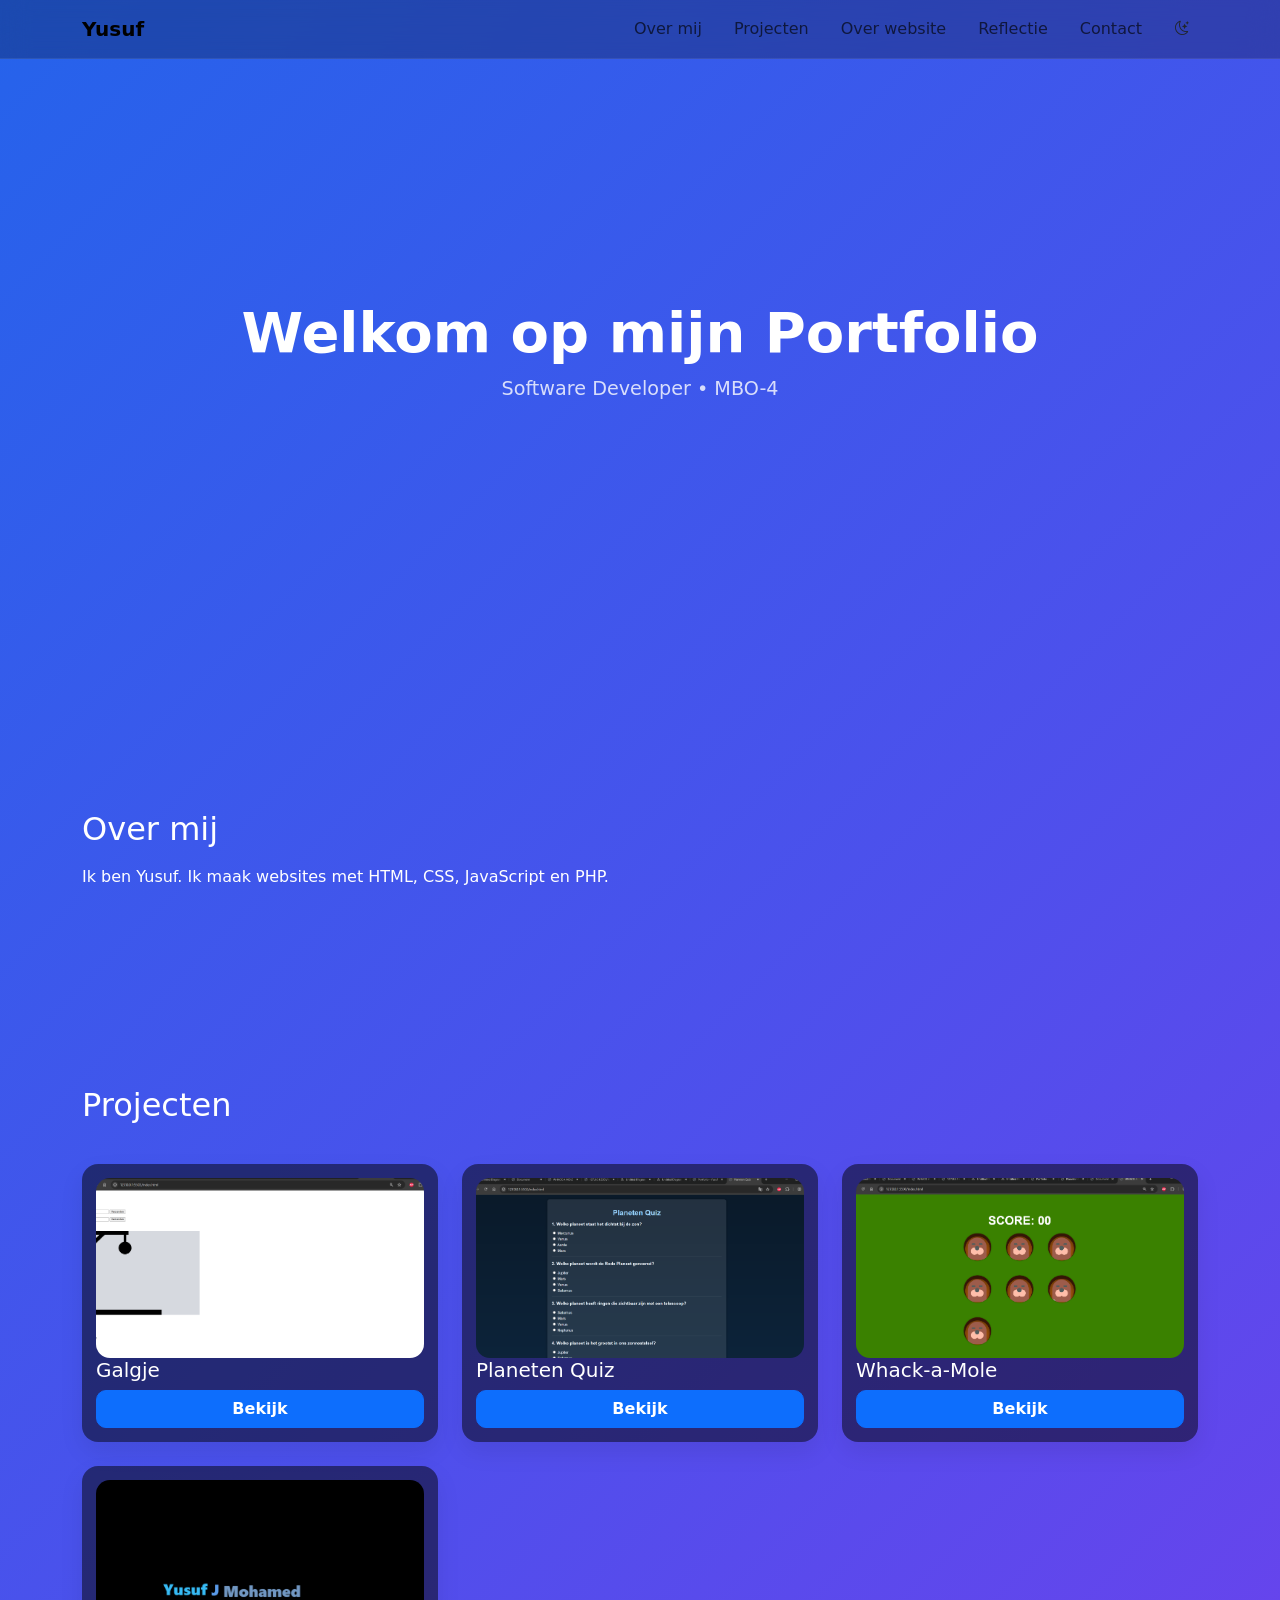
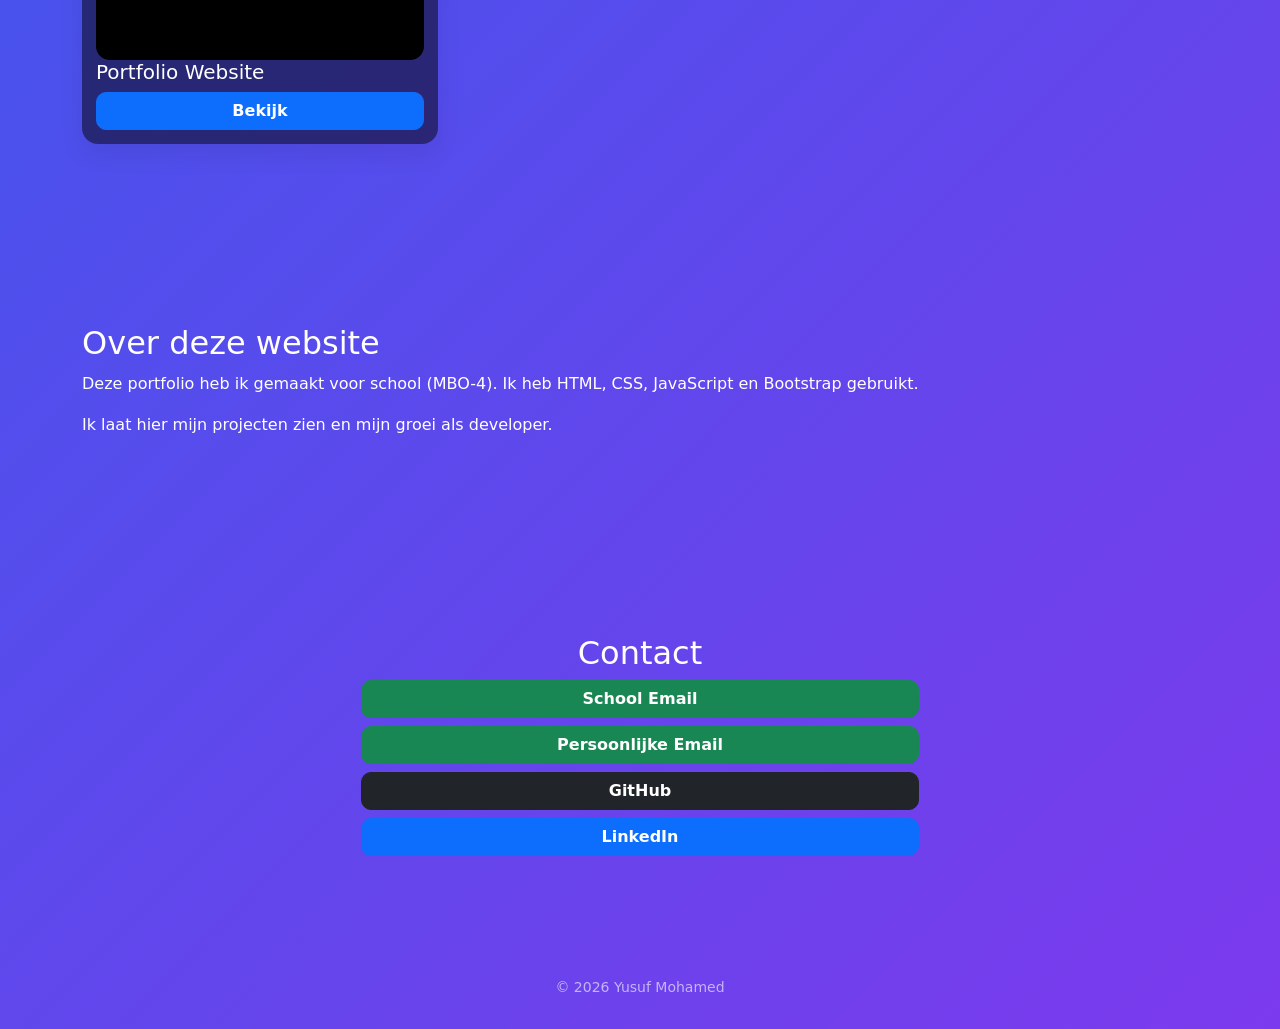
==== index.html @ b2408b8f "klaar nu" ====
<!doctype html>
<html lang="nl" data-theme="dark">
<head>
    <meta charset="UTF-8">
    <meta name="viewport" content="width=device-width, initial-scale=1">

    <title>Yusuf Portfolio</title>

    <link href="https://cdn.jsdelivr.net/npm/bootstrap@5.3.8/dist/css/bootstrap.min.css" rel="stylesheet">
    <link href="https://cdn.jsdelivr.net/npm/bootstrap-icons@1.11.3/font/bootstrap-icons.css" rel="stylesheet">
    <link href="main.css" rel="stylesheet">
</head>

<body>

<div id="startscreen">
    <div class="name-container">
        <span class="name-left">Yusuf</span>
        <span class="name-middle">J</span>
        <span class="name-right">Mohamed</span>
    </div>
</div>

<nav class="navbar navbar-expand-lg fixed-top nav-blur">
    <div class="container">
        <a class="navbar-brand fw-bold" href="#">Yusuf</a>

        <ul class="navbar-nav ms-auto d-flex flex-row gap-3">

            <li><a class="nav-link" href="#about">Over mij</a></li>
            <li><a class="nav-link" href="#projects">Projecten</a></li>
            <li><a class="nav-link" href="over.html">Over website</a></li>
            <li><a class="nav-link" href="reflectie.html">Reflectie</a></li>
            <li><a class="nav-link" href="#contact">Contact</a></li>

        </ul>

        <button id="themeToggle" class="btn btn-sm ms-3">
            <i class="bi bi-moon-stars"></i>
        </button>
    </div>
</nav>

<section class="hero d-flex align-items-center text-center">
    <div class="container">
        <h1>Welkom op mijn Portfolio</h1>
        <p>Software Developer • MBO-4</p>
    </div>
</section>

<section id="about" class="section">
    <div class="container">
        <h2>Over mij</h2>
        <p>
        <p>
            Ik ben Yusuf. Ik maak websites met HTML, CSS, JavaScript en PHP.
        </p>
        </p>
    </div>
</section>

<section id="projects" class="section">
    <div class="container">

        <h2>Projecten</h2>

        <div class="row g-4 mt-3">

            <div class="col-md-4">
                <div class="project-card">
                    <img src="images/galge.png" class="project-img">
                    <h5>Galgje</h5>
                    <a href="galge.html" class="btn btn-primary w-100">Bekijk</a>
                </div>
            </div>

            <div class="col-md-4">
                <div class="project-card">
                    <img src="images/planet.png" class="project-img">
                    <h5>Planeten Quiz</h5>
                    <a href="Planeten.html" class="btn btn-primary w-100">Bekijk</a>
                </div>
            </div>

            <div class="col-md-4">
                <div class="project-card">
                    <img src="images/whack a mole.png" class="project-img">
                    <h5>Whack-a-Mole</h5>
                    <a href="whack.html" class="btn btn-primary w-100">Bekijk</a>
                </div>
            </div>

            <div class="col-md-4">
                <div class="project-card">
                    <img src="images/portfolio.png" class="project-img">
                    <h5>Portfolio Website</h5>
                    <a href="portfolio.html" class="btn btn-primary w-100">Bekijk</a>
                </div>
            </div>

        </div>
    </div>
</section>

<section id="about-site" class="section">
    <div class="container">
        <h2>Over deze website</h2>

        <p>
            Deze portfolio heb ik gemaakt voor school (MBO-4).
            Ik heb HTML, CSS, JavaScript en Bootstrap gebruikt.
        </p>

        <p>
            Ik laat hier mijn projecten zien en mijn groei als developer.
        </p>
    </div>
</section>

<section id="contact" class="section text-center">
    <div class="container">
        <h2>Contact</h2>

        <div class="d-flex flex-column align-items-center gap-2">

            <a class="btn btn-success w-50" href="mailto:302572580@student.rocmondriaan.nl">
                School Email
            </a>

            <a class="btn btn-success w-50" href="mailto:yusufjimaale96@gmail.com">
                Persoonlijke Email
            </a>

            <a class="btn btn-dark w-50" href="https://github.com/YusufJimaaleMohamed">
                GitHub
            </a>

            <a class="btn btn-primary w-50" href="https://www.linkedin.com/in/yusuf-j-mohamed-13ab54341/">
                LinkedIn
            </a>

        </div>
    </div>
</section>

<script src="main.js"></script>
</body>
</html>

<footer class="site-footer">
    © 2026 Yusuf Mohamed
</footer>
---- main.css ----
:root {
    --bg: linear-gradient(135deg, #dbeafe, #ede9fe);
    --text: #111;
    --card: #fff;
}

[data-theme="dark"] {
    --bg: linear-gradient(135deg, #2563eb, #7c3aed);
    --text: #fff;
    --card: rgba(0,0,0,0.5);
}

html {
    scroll-behavior: smooth;
}

body {
    margin: 0;
    font-family: system-ui, -apple-system, Segoe UI, Roboto, Arial;
    background: var(--bg);
    color: var(--text);
    line-height: 1.6;
}

.hero {
    height: 80vh;
    display: flex;
    align-items: center;
    justify-content: center;
    text-align: center;
}

.hero h1 {
    font-size: clamp(2rem, 5vw, 3.5rem);
    font-weight: 800;
}

.hero p {
    opacity: 0.8;
    font-size: 1.2rem;
}

.section {
    padding: 90px 0;
}

.nav-blur {
    backdrop-filter: blur(14px);
    -webkit-backdrop-filter: blur(14px);
    background: rgba(0, 0, 0, 0.25);
    border-bottom: 1px solid rgba(255,255,255,0.08);
}

.project-card {
    background: var(--card);
    border-radius: 16px;
    padding: 14px;
    transition: 0.25s ease;
    box-shadow: 0 10px 25px rgba(0,0,0,0.08);
}

.project-card:hover {
    transform: translateY(-8px) scale(1.02);
    box-shadow: 0 18px 40px rgba(0,0,0,0.18);
}

.project-img,
.detail-img {
    width: 100%;
    border-radius: 14px;
    object-fit: cover;
}

.project-img {
    height: 180px;
}

.detail-img {
    width: min(700px, 90%);
    max-height: 400px;
    display: block;
    margin: 30px auto;
    box-shadow: 0 8px 25px rgba(0,0,0,.25);
}

.btn {
    border-radius: 10px;
    font-weight: 600;
    transition: 0.2s ease;
}

.btn:hover {
    transform: translateY(-2px);
}

.back-btn {
    display: inline-block;
    margin: 20px;
    padding: 12px 22px;
    background: #0d6efd;
    color: white;
    text-decoration: none;
    border-radius: 12px;
    font-weight: 600;
}

#startscreen {
    position: fixed;
    inset: 0;
    background: black;
    display: flex;
    align-items: center;
    justify-content: center;
    animation: fadeOut 1s ease 3s forwards;
}

.name-container {
    display: flex;
    gap: 10px;
    font-size: 2.5rem;
    font-weight: 800;
}

.name-left { color: #38bdf8; animation: pop 1s; }
.name-middle { color: #60a5fa; animation: pop 1s 0.2s; opacity: 0; }
.name-right { color: #93c5fd; animation: pop 1s 0.4s; opacity: 0; }

@keyframes pop {
    from { opacity: 0; transform: translateY(20px); }
    to { opacity: 1; transform: translateY(0); }
}

@keyframes fadeOut {
    to { opacity: 0; visibility: hidden; }
}

.site-footer {
    text-align: center;
    padding: 30px;
    opacity: 0.6;
    font-size: 14px;
}
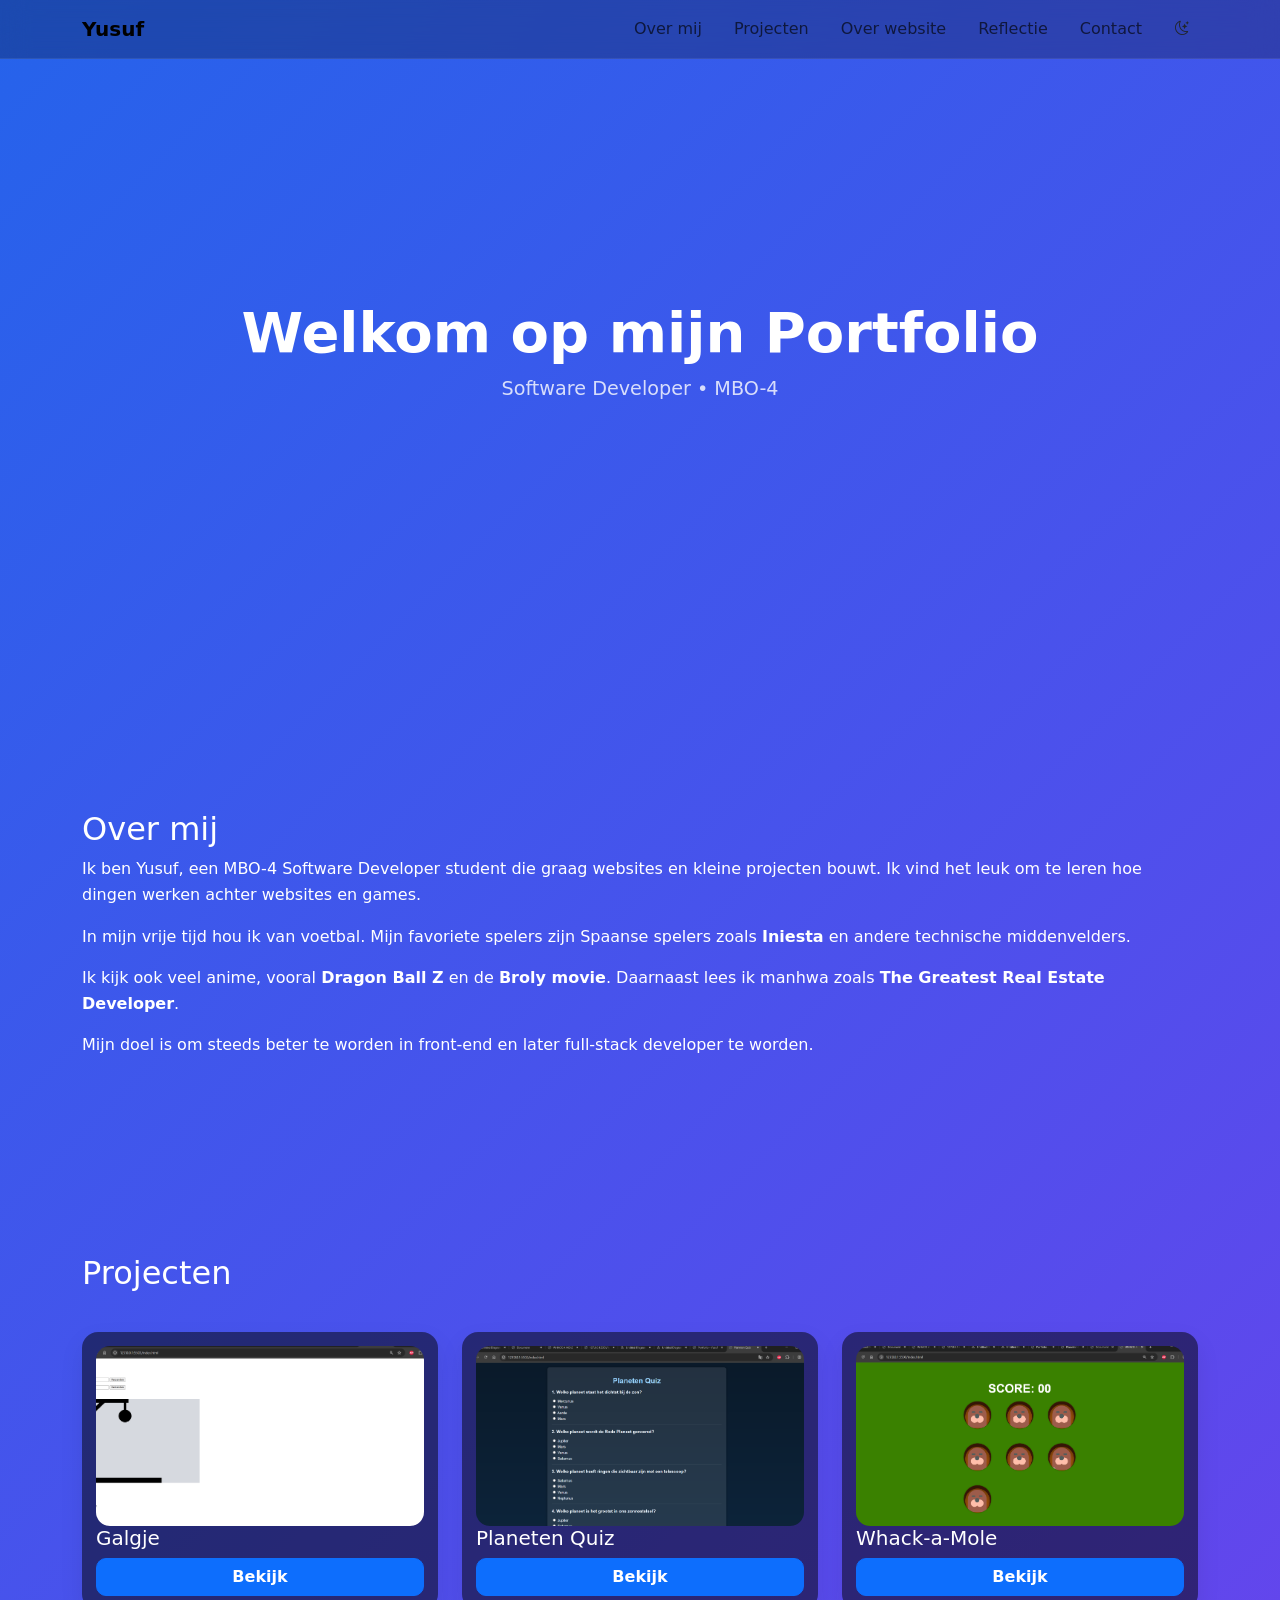
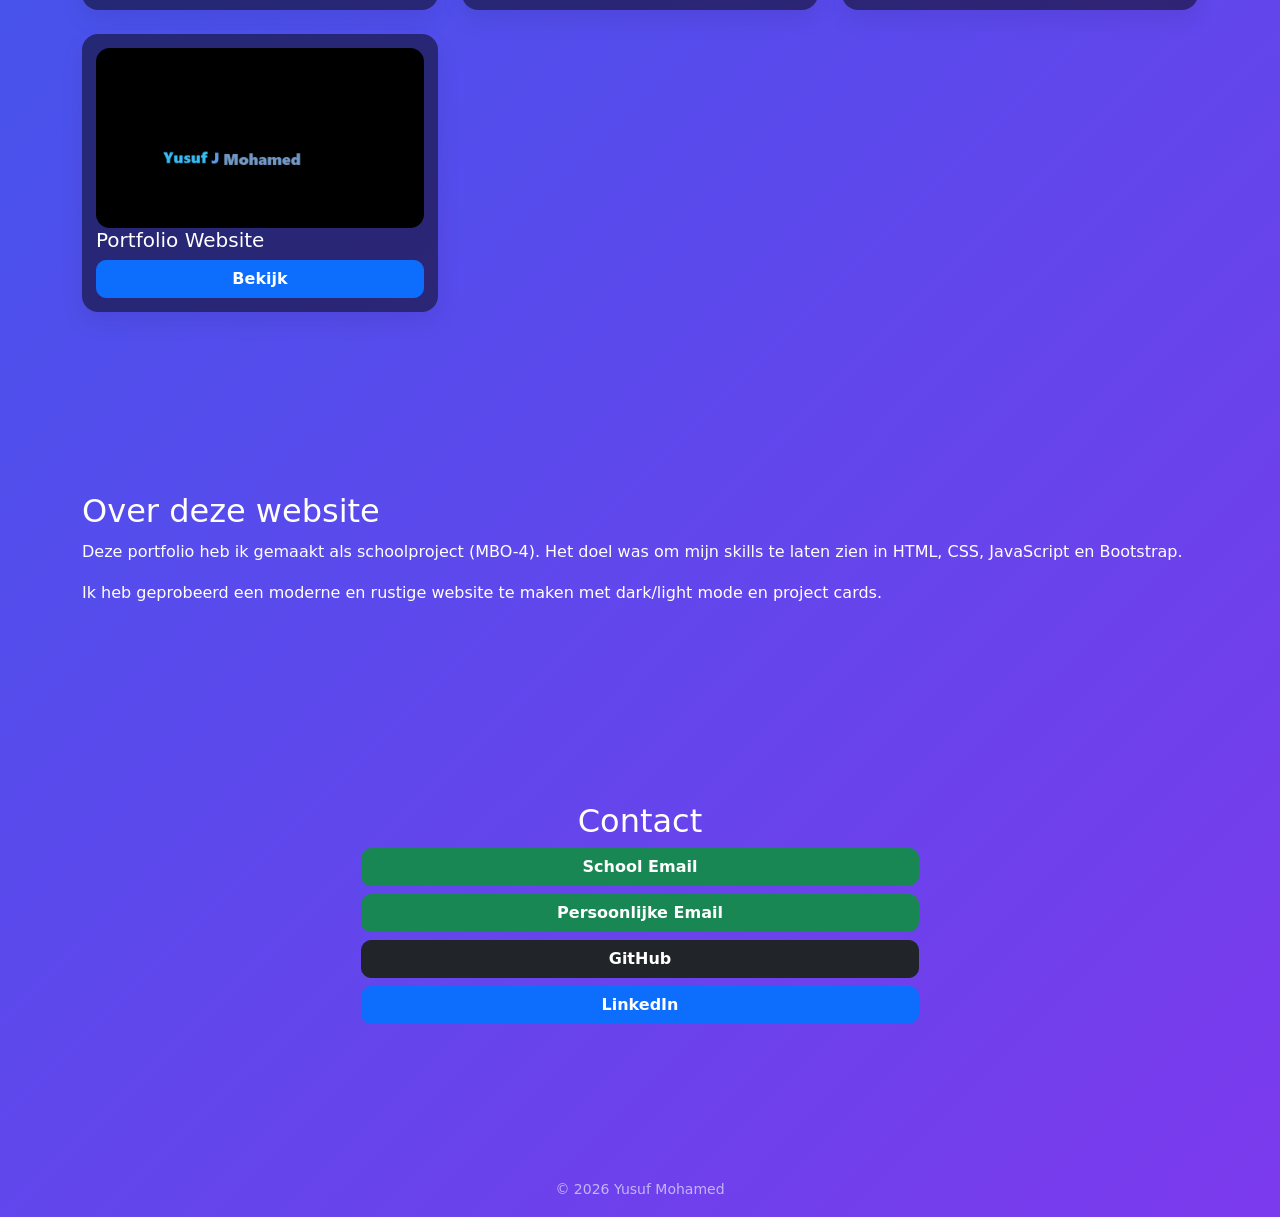
==== commit b494bb63: "Over mij sectie aangevuld met extra persoonlijke informatie" ====
--- a/index.html
+++ b/index.html
@@ -26,13 +26,11 @@
         <a class="navbar-brand fw-bold" href="#">Yusuf</a>
 
         <ul class="navbar-nav ms-auto d-flex flex-row gap-3">
-
             <li><a class="nav-link" href="#about">Over mij</a></li>
             <li><a class="nav-link" href="#projects">Projecten</a></li>
             <li><a class="nav-link" href="over.html">Over website</a></li>
             <li><a class="nav-link" href="reflectie.html">Reflectie</a></li>
             <li><a class="nav-link" href="#contact">Contact</a></li>
-
         </ul>
 
         <button id="themeToggle" class="btn btn-sm ms-3">
@@ -51,10 +49,24 @@
 <section id="about" class="section">
     <div class="container">
         <h2>Over mij</h2>
+
         <p>
+            Ik ben Yusuf, een MBO-4 Software Developer student die graag websites en kleine projecten bouwt.
+            Ik vind het leuk om te leren hoe dingen werken achter websites en games.
+        </p>
+
         <p>
-            Ik ben Yusuf. Ik maak websites met HTML, CSS, JavaScript en PHP.
+            In mijn vrije tijd hou ik van voetbal. Mijn favoriete spelers zijn Spaanse spelers zoals
+            <strong>Iniesta</strong> en andere technische middenvelders.
         </p>
+
+        <p>
+            Ik kijk ook veel anime, vooral <strong>Dragon Ball Z</strong> en de <strong>Broly movie</strong>.
+            Daarnaast lees ik manhwa zoals <strong>The Greatest Real Estate Developer</strong>.
+        </p>
+
+        <p>
+            Mijn doel is om steeds beter te worden in front-end en later full-stack developer te worden.
         </p>
     </div>
 </section>
@@ -107,12 +119,12 @@
         <h2>Over deze website</h2>
 
         <p>
-            Deze portfolio heb ik gemaakt voor school (MBO-4).
-            Ik heb HTML, CSS, JavaScript en Bootstrap gebruikt.
+            Deze portfolio heb ik gemaakt als schoolproject (MBO-4).
+            Het doel was om mijn skills te laten zien in HTML, CSS, JavaScript en Bootstrap.
         </p>
 
         <p>
-            Ik laat hier mijn projecten zien en mijn groei als developer.
+            Ik heb geprobeerd een moderne en rustige website te maken met dark/light mode en project cards.
         </p>
     </div>
 </section>
@@ -143,10 +155,10 @@
     </div>
 </section>
 
+<footer class="site-footer text-center py-3 mt-5">
+    © 2026 Yusuf Mohamed
+</footer>
+
 <script src="main.js"></script>
 </body>
-</html>
-
-<footer class="site-footer">
-    © 2026 Yusuf Mohamed
-</footer>+</html>
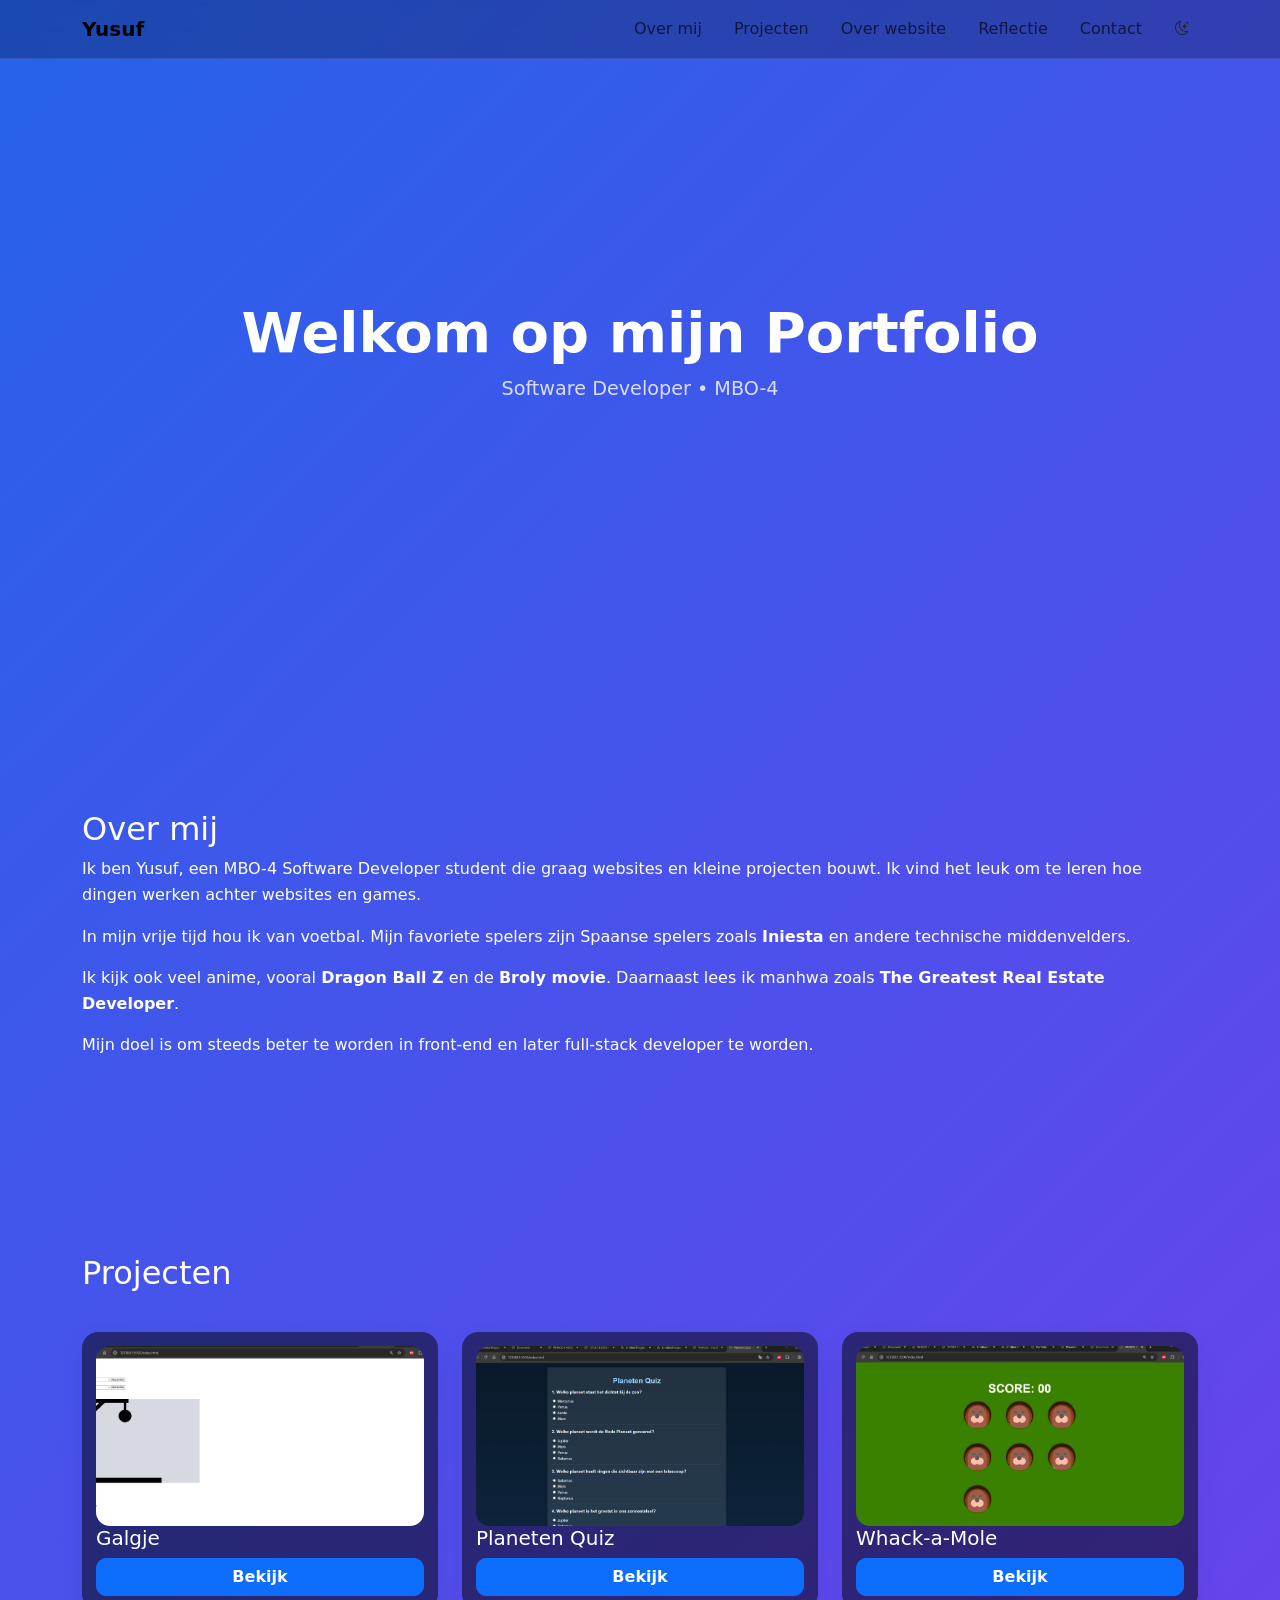
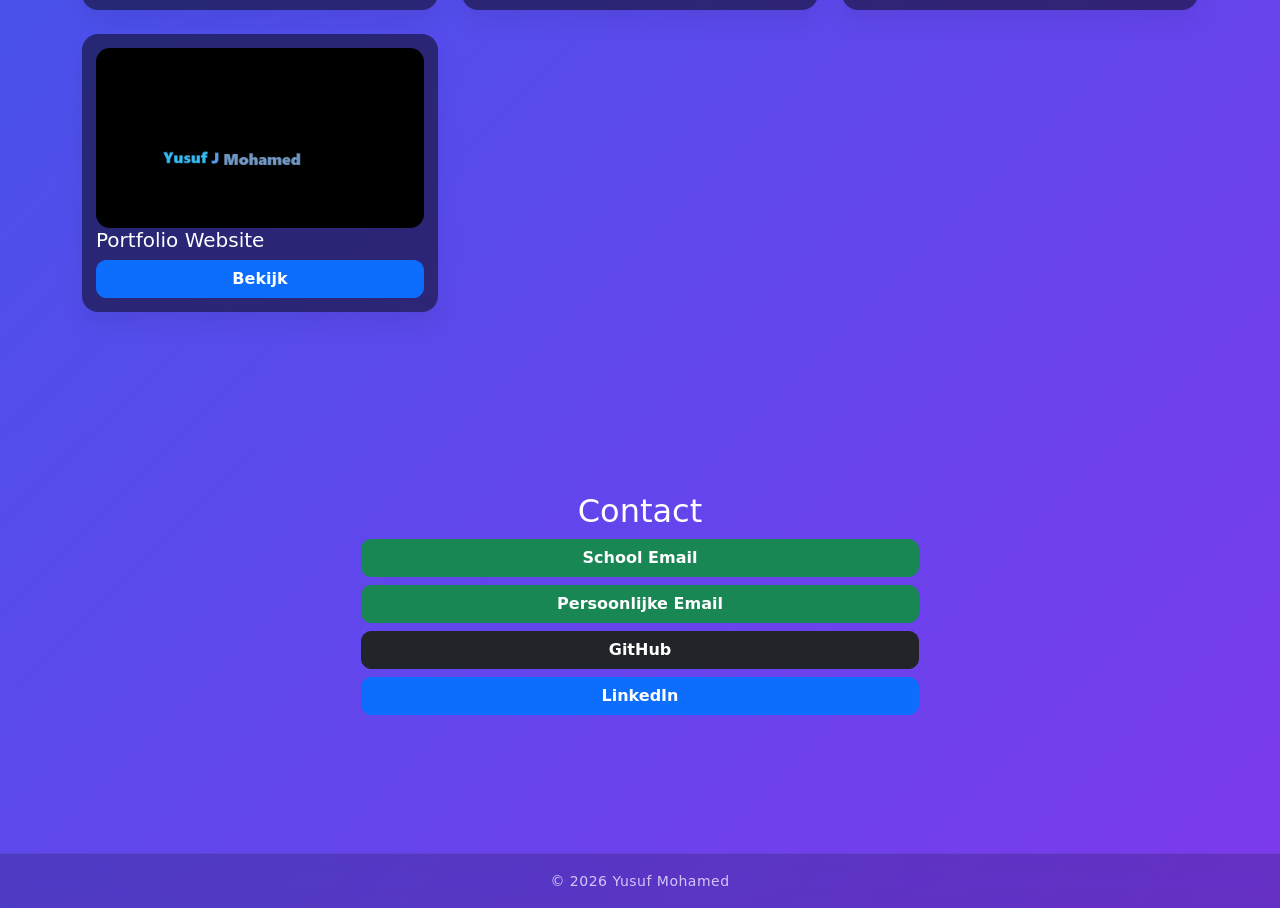
==== commit fb6b8a7b: "Index.html aangepast en verbeterd" ====
--- a/index.html
+++ b/index.html
@@ -114,21 +114,6 @@
     </div>
 </section>
 
-<section id="about-site" class="section">
-    <div class="container">
-        <h2>Over deze website</h2>
-
-        <p>
-            Deze portfolio heb ik gemaakt als schoolproject (MBO-4).
-            Het doel was om mijn skills te laten zien in HTML, CSS, JavaScript en Bootstrap.
-        </p>
-
-        <p>
-            Ik heb geprobeerd een moderne en rustige website te maken met dark/light mode en project cards.
-        </p>
-    </div>
-</section>
-
 <section id="contact" class="section text-center">
     <div class="container">
         <h2>Contact</h2>
--- a/main.css
+++ b/main.css
@@ -43,6 +43,7 @@
 .section {
     padding: 90px 0;
 }
+
 
 .nav-blur {
     backdrop-filter: blur(14px);
@@ -134,9 +135,32 @@
     to { opacity: 0; visibility: hidden; }
 }
 
+
 .site-footer {
+    margin-top: 60px;
+    padding: 30px 15px;
     text-align: center;
-    padding: 30px;
-    opacity: 0.6;
     font-size: 14px;
+    opacity: 0.7;
+
+    border-top: 1px solid rgba(255,255,255,0.1);
+    background: rgba(0,0,0,0.15);
+    backdrop-filter: blur(10px);
+
+    transition: 0.3s ease;
+    letter-spacing: 0.5px;
+}
+
+.site-footer:hover {
+    opacity: 1;
+}
+
+[data-theme="dark"] .site-footer {
+    background: rgba(0,0,0,0.25);
+    border-top: 1px solid rgba(255,255,255,0.1);
+}
+
+[data-theme="light"] .site-footer {
+    background: rgba(255,255,255,0.6);
+    border-top: 1px solid rgba(0,0,0,0.1);
 }
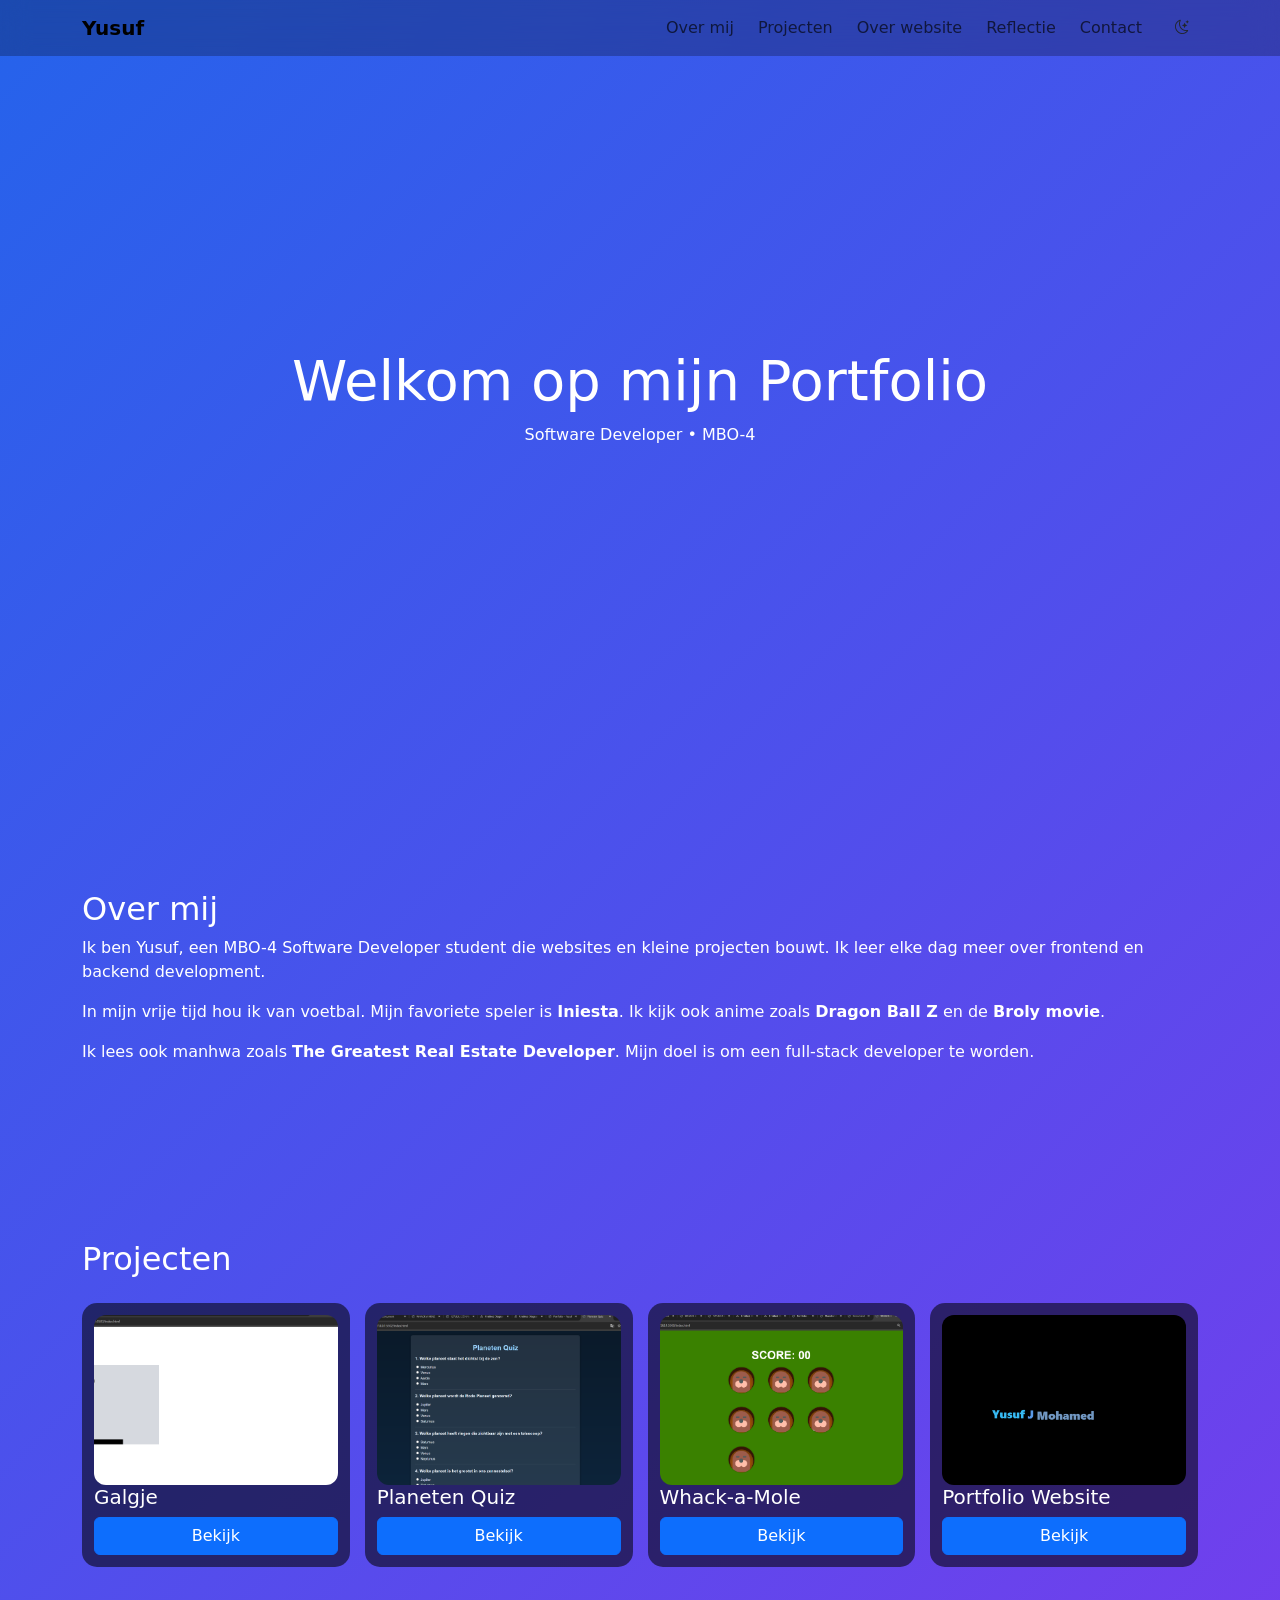
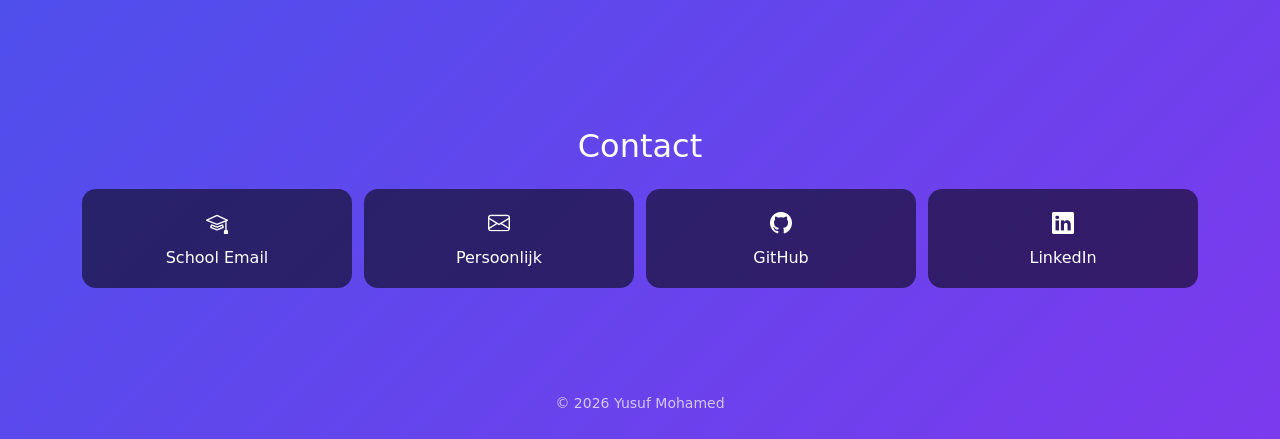
==== commit eef36e23: "Index.html aangepast nadat eerdere aanpak niet werkte" ====
--- a/index.html
+++ b/index.html
@@ -23,23 +23,33 @@
 
 <nav class="navbar navbar-expand-lg fixed-top nav-blur">
     <div class="container">
+
         <a class="navbar-brand fw-bold" href="#">Yusuf</a>
 
-        <ul class="navbar-nav ms-auto d-flex flex-row gap-3">
-            <li><a class="nav-link" href="#about">Over mij</a></li>
-            <li><a class="nav-link" href="#projects">Projecten</a></li>
-            <li><a class="nav-link" href="over.html">Over website</a></li>
-            <li><a class="nav-link" href="reflectie.html">Reflectie</a></li>
-            <li><a class="nav-link" href="#contact">Contact</a></li>
-        </ul>
+        <button class="navbar-toggler text-white" type="button" data-bs-toggle="collapse" data-bs-target="#nav">
+            <i class="bi bi-list"></i>
+        </button>
+
+        <div class="collapse navbar-collapse" id="nav">
+            <ul class="navbar-nav ms-auto gap-2 text-center">
+
+                <li><a class="nav-link" href="#about">Over mij</a></li>
+                <li><a class="nav-link" href="#projects">Projecten</a></li>
+                <li><a class="nav-link" href="over.html">Over website</a></li>
+                <li><a class="nav-link" href="reflectie.html">Reflectie</a></li>
+                <li><a class="nav-link" href="#contact">Contact</a></li>
+
+            </ul>
+        </div>
 
         <button id="themeToggle" class="btn btn-sm ms-3">
             <i class="bi bi-moon-stars"></i>
         </button>
+
     </div>
 </nav>
 
-<section class="hero d-flex align-items-center text-center">
+<section class="hero">
     <div class="container">
         <h1>Welkom op mijn Portfolio</h1>
         <p>Software Developer • MBO-4</p>
@@ -51,22 +61,18 @@
         <h2>Over mij</h2>
 
         <p>
-            Ik ben Yusuf, een MBO-4 Software Developer student die graag websites en kleine projecten bouwt.
-            Ik vind het leuk om te leren hoe dingen werken achter websites en games.
+            Ik ben Yusuf, een MBO-4 Software Developer student die websites en kleine projecten bouwt.
+            Ik leer elke dag meer over frontend en backend development.
         </p>
 
         <p>
-            In mijn vrije tijd hou ik van voetbal. Mijn favoriete spelers zijn Spaanse spelers zoals
-            <strong>Iniesta</strong> en andere technische middenvelders.
+            In mijn vrije tijd hou ik van voetbal. Mijn favoriete speler is <strong>Iniesta</strong>.
+            Ik kijk ook anime zoals <strong>Dragon Ball Z</strong> en de <strong>Broly movie</strong>.
         </p>
 
         <p>
-            Ik kijk ook veel anime, vooral <strong>Dragon Ball Z</strong> en de <strong>Broly movie</strong>.
-            Daarnaast lees ik manhwa zoals <strong>The Greatest Real Estate Developer</strong>.
-        </p>
-
-        <p>
-            Mijn doel is om steeds beter te worden in front-end en later full-stack developer te worden.
+            Ik lees ook manhwa zoals <strong>The Greatest Real Estate Developer</strong>.
+            Mijn doel is om een full-stack developer te worden.
         </p>
     </div>
 </section>
@@ -76,71 +82,70 @@
 
         <h2>Projecten</h2>
 
-        <div class="row g-4 mt-3">
+        <div class="project-grid mt-4">
 
-            <div class="col-md-4">
-                <div class="project-card">
-                    <img src="images/galge.png" class="project-img">
-                    <h5>Galgje</h5>
-                    <a href="galge.html" class="btn btn-primary w-100">Bekijk</a>
-                </div>
+            <div class="project-card">
+                <img src="images/galge.png" class="project-img">
+                <h5>Galgje</h5>
+                <a href="galge.html" class="btn btn-primary w-100">Bekijk</a>
             </div>
 
-            <div class="col-md-4">
-                <div class="project-card">
-                    <img src="images/planet.png" class="project-img">
-                    <h5>Planeten Quiz</h5>
-                    <a href="Planeten.html" class="btn btn-primary w-100">Bekijk</a>
-                </div>
+            <div class="project-card">
+                <img src="images/planet.png" class="project-img">
+                <h5>Planeten Quiz</h5>
+                <a href="Planeten.html" class="btn btn-primary w-100">Bekijk</a>
             </div>
 
-            <div class="col-md-4">
-                <div class="project-card">
-                    <img src="images/whack a mole.png" class="project-img">
-                    <h5>Whack-a-Mole</h5>
-                    <a href="whack.html" class="btn btn-primary w-100">Bekijk</a>
-                </div>
+            <div class="project-card">
+                <img src="images/whack a mole.png" class="project-img">
+                <h5>Whack-a-Mole</h5>
+                <a href="whack.html" class="btn btn-primary w-100">Bekijk</a>
             </div>
 
-            <div class="col-md-4">
-                <div class="project-card">
-                    <img src="images/portfolio.png" class="project-img">
-                    <h5>Portfolio Website</h5>
-                    <a href="portfolio.html" class="btn btn-primary w-100">Bekijk</a>
-                </div>
+            <div class="project-card">
+                <img src="images/portfolio.png" class="project-img">
+                <h5>Portfolio Website</h5>
+                <a href="portfolio.html" class="btn btn-primary w-100">Bekijk</a>
             </div>
 
         </div>
+
     </div>
 </section>
 
-<section id="contact" class="section text-center">
-    <div class="container">
+<section id="contact" class="section">
+    <div class="container text-center">
+
         <h2>Contact</h2>
 
-        <div class="d-flex flex-column align-items-center gap-2">
+        <div class="contact-grid mt-4">
 
-            <a class="btn btn-success w-50" href="mailto:302572580@student.rocmondriaan.nl">
+            <a class="contact-card" href="mailto:school@mail.com">
+                <i class="bi bi-mortarboard"></i>
                 School Email
             </a>
 
-            <a class="btn btn-success w-50" href="mailto:yusufjimaale96@gmail.com">
-                Persoonlijke Email
+            <a class="contact-card" href="mailto:personal@mail.com">
+                <i class="bi bi-envelope"></i>
+                Persoonlijk
             </a>
 
-            <a class="btn btn-dark w-50" href="https://github.com/YusufJimaaleMohamed">
+            <a class="contact-card" href="https://github.com">
+                <i class="bi bi-github"></i>
                 GitHub
             </a>
 
-            <a class="btn btn-primary w-50" href="https://www.linkedin.com/in/yusuf-j-mohamed-13ab54341/">
+            <a class="contact-card" href="https://linkedin.com">
+                <i class="bi bi-linkedin"></i>
                 LinkedIn
             </a>
 
         </div>
+
     </div>
 </section>
 
-<footer class="site-footer text-center py-3 mt-5">
+<footer class="site-footer">
     © 2026 Yusuf Mohamed
 </footer>
 
--- a/main.css
+++ b/main.css
@@ -2,12 +2,18 @@
     --bg: linear-gradient(135deg, #dbeafe, #ede9fe);
     --text: #111;
     --card: #fff;
+    --muted: rgba(0,0,0,0.6);
 }
 
 [data-theme="dark"] {
     --bg: linear-gradient(135deg, #2563eb, #7c3aed);
     --text: #fff;
-    --card: rgba(0,0,0,0.5);
+    --card: rgba(0,0,0,0.55);
+    --muted: rgba(255,255,255,0.7);
+}
+
+* {
+    box-sizing: border-box;
 }
 
 html {
@@ -16,93 +22,107 @@
 
 body {
     margin: 0;
-    font-family: system-ui, -apple-system, Segoe UI, Roboto, Arial;
+    font-family: system-ui;
     background: var(--bg);
     color: var(--text);
-    line-height: 1.6;
 }
 
 .hero {
-    height: 80vh;
+    height: 90vh;
     display: flex;
     align-items: center;
-    justify-content: center;
     text-align: center;
 }
 
 .hero h1 {
     font-size: clamp(2rem, 5vw, 3.5rem);
-    font-weight: 800;
-}
-
-.hero p {
-    opacity: 0.8;
-    font-size: 1.2rem;
 }
 
 .section {
-    padding: 90px 0;
+    padding: 80px 15px;
 }
-
 
 .nav-blur {
     backdrop-filter: blur(14px);
-    -webkit-backdrop-filter: blur(14px);
-    background: rgba(0, 0, 0, 0.25);
-    border-bottom: 1px solid rgba(255,255,255,0.08);
+    background: rgba(0,0,0,0.25);
+}
+
+.project-grid {
+    display: grid;
+    grid-template-columns: repeat(4, 1fr);
+    gap: 15px;
+}
+
+@media (max-width: 900px) {
+    .project-grid {
+        grid-template-columns: repeat(2, 1fr);
+    }
+}
+
+@media (max-width: 500px) {
+    .project-grid {
+        grid-template-columns: 1fr;
+    }
 }
 
 .project-card {
     background: var(--card);
-    border-radius: 16px;
-    padding: 14px;
-    transition: 0.25s ease;
-    box-shadow: 0 10px 25px rgba(0,0,0,0.08);
+    border-radius: 15px;
+    padding: 12px;
+    transition: 0.3s;
 }
 
 .project-card:hover {
-    transform: translateY(-8px) scale(1.02);
-    box-shadow: 0 18px 40px rgba(0,0,0,0.18);
-}
-
-.project-img,
-.detail-img {
-    width: 100%;
-    border-radius: 14px;
-    object-fit: cover;
+    transform: translateY(-6px);
 }
 
 .project-img {
-    height: 180px;
+    width: 100%;
+    height: 170px;
+    object-fit: cover;
+    border-radius: 12px;
 }
 
-.detail-img {
-    width: min(700px, 90%);
-    max-height: 400px;
-    display: block;
-    margin: 30px auto;
-    box-shadow: 0 8px 25px rgba(0,0,0,.25);
+.contact-grid {
+    display: grid;
+    grid-template-columns: repeat(4, 1fr);
+    gap: 12px;
 }
 
-.btn {
-    border-radius: 10px;
-    font-weight: 600;
-    transition: 0.2s ease;
+@media (max-width: 900px) {
+    .contact-grid {
+        grid-template-columns: repeat(2, 1fr);
+    }
 }
 
-.btn:hover {
-    transform: translateY(-2px);
+@media (max-width: 500px) {
+    .contact-grid {
+        grid-template-columns: 1fr;
+    }
 }
 
-.back-btn {
-    display: inline-block;
-    margin: 20px;
-    padding: 12px 22px;
-    background: #0d6efd;
-    color: white;
+.contact-card {
+    background: var(--card);
+    padding: 18px;
+    border-radius: 14px;
     text-decoration: none;
-    border-radius: 12px;
-    font-weight: 600;
+    color: var(--text);
+    display: flex;
+    flex-direction: column;
+    align-items: center;
+    gap: 6px;
+}
+
+.contact-card i {
+    font-size: 22px;
+}
+
+
+.site-footer {
+    text-align: center;
+    padding: 25px;
+    opacity: 0.7;
+    font-size: 14px;
 }
 
 #startscreen {
@@ -115,52 +135,6 @@
     animation: fadeOut 1s ease 3s forwards;
 }
 
-.name-container {
-    display: flex;
-    gap: 10px;
-    font-size: 2.5rem;
-    font-weight: 800;
-}
-
-.name-left { color: #38bdf8; animation: pop 1s; }
-.name-middle { color: #60a5fa; animation: pop 1s 0.2s; opacity: 0; }
-.name-right { color: #93c5fd; animation: pop 1s 0.4s; opacity: 0; }
-
-@keyframes pop {
-    from { opacity: 0; transform: translateY(20px); }
-    to { opacity: 1; transform: translateY(0); }
-}
-
 @keyframes fadeOut {
     to { opacity: 0; visibility: hidden; }
-}
-
-
-.site-footer {
-    margin-top: 60px;
-    padding: 30px 15px;
-    text-align: center;
-    font-size: 14px;
-    opacity: 0.7;
-
-    border-top: 1px solid rgba(255,255,255,0.1);
-    background: rgba(0,0,0,0.15);
-    backdrop-filter: blur(10px);
-
-    transition: 0.3s ease;
-    letter-spacing: 0.5px;
-}
-
-.site-footer:hover {
-    opacity: 1;
-}
-
-[data-theme="dark"] .site-footer {
-    background: rgba(0,0,0,0.25);
-    border-top: 1px solid rgba(255,255,255,0.1);
-}
-
-[data-theme="light"] .site-footer {
-    background: rgba(255,255,255,0.6);
-    border-top: 1px solid rgba(0,0,0,0.1);
 }
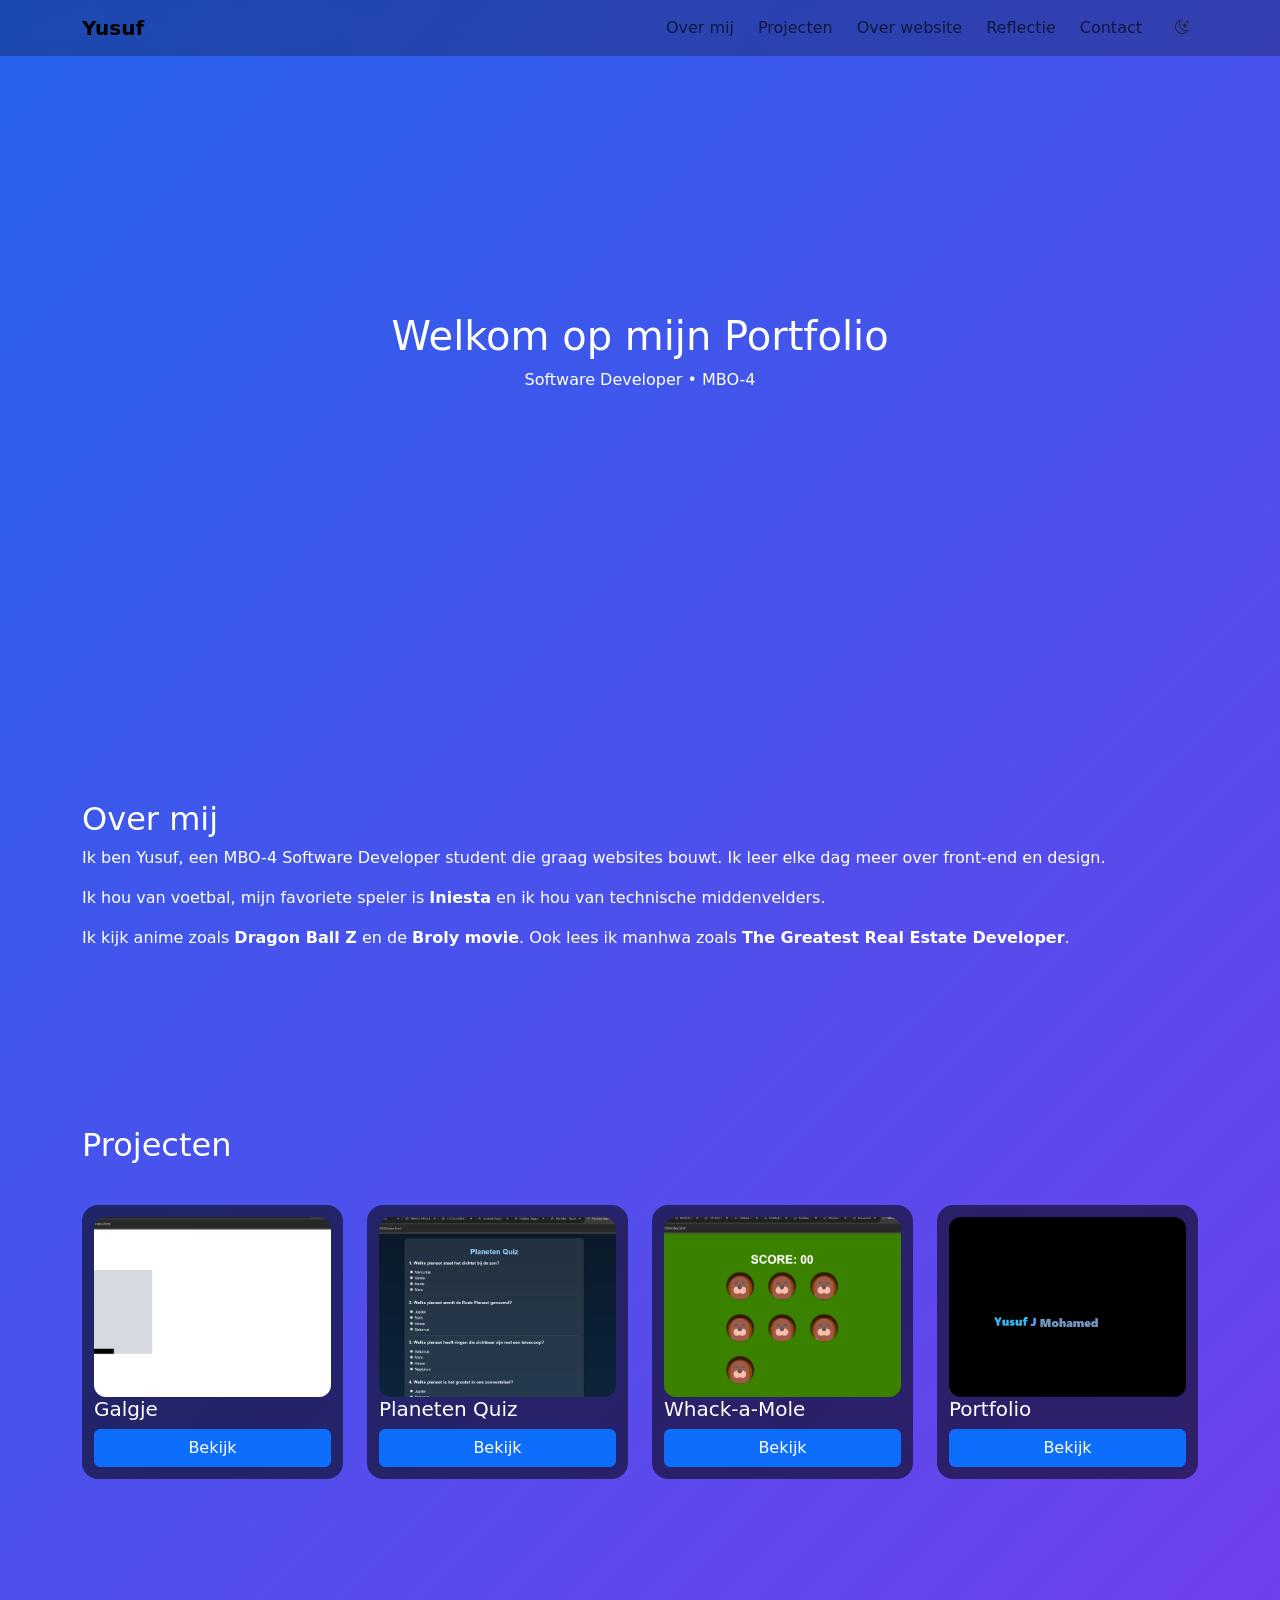
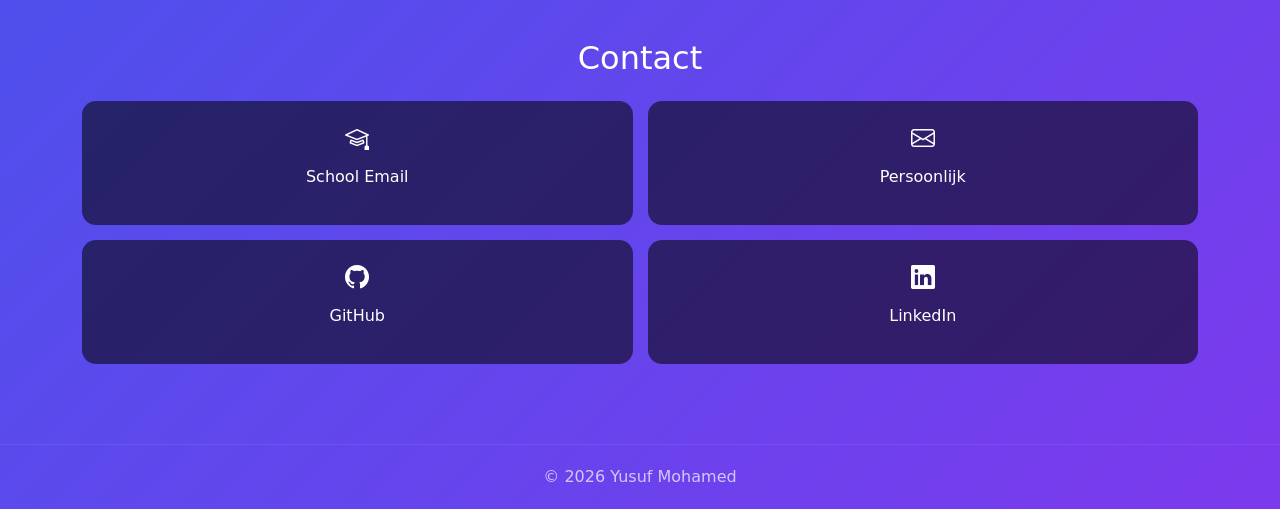
==== commit cfa08373: "navbar update voor mobile" ====
--- a/index.html
+++ b/index.html
@@ -26,18 +26,33 @@
 
         <a class="navbar-brand fw-bold" href="#">Yusuf</a>
 
-        <button class="navbar-toggler text-white" type="button" data-bs-toggle="collapse" data-bs-target="#nav">
+        <button class="navbar-toggler text-white" type="button" data-bs-toggle="collapse" data-bs-target="#navMenu">
             <i class="bi bi-list"></i>
         </button>
 
-        <div class="collapse navbar-collapse" id="nav">
-            <ul class="navbar-nav ms-auto gap-2 text-center">
+        <div class="collapse navbar-collapse" id="navMenu">
 
-                <li><a class="nav-link" href="#about">Over mij</a></li>
-                <li><a class="nav-link" href="#projects">Projecten</a></li>
-                <li><a class="nav-link" href="over.html">Over website</a></li>
-                <li><a class="nav-link" href="reflectie.html">Reflectie</a></li>
-                <li><a class="nav-link" href="#contact">Contact</a></li>
+            <ul class="navbar-nav ms-auto text-center gap-2">
+
+                <li class="nav-item">
+                    <a class="nav-link" href="#about">Over mij</a>
+                </li>
+
+                <li class="nav-item">
+                    <a class="nav-link" href="#projects">Projecten</a>
+                </li>
+
+                <li class="nav-item">
+                    <a class="nav-link" href="over.html">Over website</a>
+                </li>
+
+                <li class="nav-item">
+                    <a class="nav-link" href="reflectie.html">Reflectie</a>
+                </li>
+
+                <li class="nav-item">
+                    <a class="nav-link" href="#contact">Contact</a>
+                </li>
 
             </ul>
         </div>
@@ -50,7 +65,7 @@
 </nav>
 
 <section class="hero">
-    <div class="container">
+    <div class="container text-center">
         <h1>Welkom op mijn Portfolio</h1>
         <p>Software Developer • MBO-4</p>
     </div>
@@ -61,19 +76,19 @@
         <h2>Over mij</h2>
 
         <p>
-            Ik ben Yusuf, een MBO-4 Software Developer student die websites en kleine projecten bouwt.
-            Ik leer elke dag meer over frontend en backend development.
+            Ik ben Yusuf, een MBO-4 Software Developer student die graag websites bouwt.
+            Ik leer elke dag meer over front-end en design.
         </p>
 
         <p>
-            In mijn vrije tijd hou ik van voetbal. Mijn favoriete speler is <strong>Iniesta</strong>.
-            Ik kijk ook anime zoals <strong>Dragon Ball Z</strong> en de <strong>Broly movie</strong>.
+            Ik hou van voetbal, mijn favoriete speler is <strong>Iniesta</strong> en ik hou van technische middenvelders.
         </p>
 
         <p>
-            Ik lees ook manhwa zoals <strong>The Greatest Real Estate Developer</strong>.
-            Mijn doel is om een full-stack developer te worden.
+            Ik kijk anime zoals <strong>Dragon Ball Z</strong> en de <strong>Broly movie</strong>.
+            Ook lees ik manhwa zoals <strong>The Greatest Real Estate Developer</strong>.
         </p>
+
     </div>
 </section>
 
@@ -82,30 +97,38 @@
 
         <h2>Projecten</h2>
 
-        <div class="project-grid mt-4">
+        <div class="row g-4 mt-3">
 
-            <div class="project-card">
-                <img src="images/galge.png" class="project-img">
-                <h5>Galgje</h5>
-                <a href="galge.html" class="btn btn-primary w-100">Bekijk</a>
+            <div class="col-12 col-sm-6 col-lg-3">
+                <div class="project-card">
+                    <img src="images/galge.png" class="project-img">
+                    <h5>Galgje</h5>
+                    <a href="galge.html" class="btn btn-primary w-100">Bekijk</a>
+                </div>
             </div>
 
-            <div class="project-card">
-                <img src="images/planet.png" class="project-img">
-                <h5>Planeten Quiz</h5>
-                <a href="Planeten.html" class="btn btn-primary w-100">Bekijk</a>
+            <div class="col-12 col-sm-6 col-lg-3">
+                <div class="project-card">
+                    <img src="images/planet.png" class="project-img">
+                    <h5>Planeten Quiz</h5>
+                    <a href="Planeten.html" class="btn btn-primary w-100">Bekijk</a>
+                </div>
             </div>
 
-            <div class="project-card">
-                <img src="images/whack a mole.png" class="project-img">
-                <h5>Whack-a-Mole</h5>
-                <a href="whack.html" class="btn btn-primary w-100">Bekijk</a>
+            <div class="col-12 col-sm-6 col-lg-3">
+                <div class="project-card">
+                    <img src="images/whack a mole.png" class="project-img">
+                    <h5>Whack-a-Mole</h5>
+                    <a href="whack.html" class="btn btn-primary w-100">Bekijk</a>
+                </div>
             </div>
 
-            <div class="project-card">
-                <img src="images/portfolio.png" class="project-img">
-                <h5>Portfolio Website</h5>
-                <a href="portfolio.html" class="btn btn-primary w-100">Bekijk</a>
+            <div class="col-12 col-sm-6 col-lg-3">
+                <div class="project-card">
+                    <img src="images/portfolio.png" class="project-img">
+                    <h5>Portfolio</h5>
+                    <a href="portfolio.html" class="btn btn-primary w-100">Bekijk</a>
+                </div>
             </div>
 
         </div>
@@ -120,24 +143,24 @@
 
         <div class="contact-grid mt-4">
 
-            <a class="contact-card" href="mailto:school@mail.com">
+            <a href="mailto:302572580@student.rocmondriaan.nl" class="contact-card">
                 <i class="bi bi-mortarboard"></i>
-                School Email
+                <p>School Email</p>
             </a>
 
-            <a class="contact-card" href="mailto:personal@mail.com">
+            <a href="mailto:yusufjimaale96@gmail.com" class="contact-card">
                 <i class="bi bi-envelope"></i>
-                Persoonlijk
+                <p>Persoonlijk</p>
             </a>
 
-            <a class="contact-card" href="https://github.com">
+            <a href="https://github.com/YusufJimaaleMohamed" class="contact-card">
                 <i class="bi bi-github"></i>
-                GitHub
+                <p>GitHub</p>
             </a>
 
-            <a class="contact-card" href="https://linkedin.com">
+            <a href="https://www.linkedin.com/" class="contact-card">
                 <i class="bi bi-linkedin"></i>
-                LinkedIn
+                <p>LinkedIn</p>
             </a>
 
         </div>
@@ -150,5 +173,7 @@
 </footer>
 
 <script src="main.js"></script>
+<script src="https://cdn.jsdelivr.net/npm/bootstrap@5.3.8/dist/js/bootstrap.bundle.min.js"></script>
+
 </body>
 </html>
--- a/main.css
+++ b/main.css
@@ -12,14 +12,6 @@
     --muted: rgba(255,255,255,0.7);
 }
 
-* {
-    box-sizing: border-box;
-}
-
-html {
-    scroll-behavior: smooth;
-}
-
 body {
     margin: 0;
     font-family: system-ui;
@@ -28,46 +20,24 @@
 }
 
 .hero {
-    height: 90vh;
+    height: 80vh;
     display: flex;
     align-items: center;
-    text-align: center;
-}
-
-.hero h1 {
-    font-size: clamp(2rem, 5vw, 3.5rem);
+    justify-content: center;
 }
 
 .section {
-    padding: 80px 15px;
+    padding: 80px 20px;
 }
 
 .nav-blur {
-    backdrop-filter: blur(14px);
+    backdrop-filter: blur(10px);
     background: rgba(0,0,0,0.25);
-}
-
-.project-grid {
-    display: grid;
-    grid-template-columns: repeat(4, 1fr);
-    gap: 15px;
-}
-
-@media (max-width: 900px) {
-    .project-grid {
-        grid-template-columns: repeat(2, 1fr);
-    }
-}
-
-@media (max-width: 500px) {
-    .project-grid {
-        grid-template-columns: 1fr;
-    }
 }
 
 .project-card {
     background: var(--card);
-    border-radius: 15px;
+    border-radius: 16px;
     padding: 12px;
     transition: 0.3s;
 }
@@ -78,24 +48,19 @@
 
 .project-img {
     width: 100%;
-    height: 170px;
+    height: 180px;
     object-fit: cover;
     border-radius: 12px;
 }
 
 .contact-grid {
     display: grid;
-    grid-template-columns: repeat(4, 1fr);
-    gap: 12px;
+    grid-template-columns: repeat(2, 1fr);
+    gap: 15px;
+    margin-top: 20px;
 }
 
-@media (max-width: 900px) {
-    .contact-grid {
-        grid-template-columns: repeat(2, 1fr);
-    }
-}
-
-@media (max-width: 500px) {
+@media (max-width: 600px) {
     .contact-grid {
         grid-template-columns: 1fr;
     }
@@ -103,26 +68,29 @@
 
 .contact-card {
     background: var(--card);
-    padding: 18px;
+    padding: 20px;
     border-radius: 14px;
     text-decoration: none;
     color: var(--text);
-    display: flex;
-    flex-direction: column;
-    align-items: center;
-    gap: 6px;
+    text-align: center;
+    transition: 0.3s;
 }
 
 .contact-card i {
-    font-size: 22px;
+    font-size: 24px;
+    display: block;
+    margin-bottom: 8px;
 }
 
+.contact-card:hover {
+    transform: translateY(-5px);
+}
 
 .site-footer {
     text-align: center;
-    padding: 25px;
+    padding: 20px;
     opacity: 0.7;
-    font-size: 14px;
+    border-top: 1px solid rgba(255,255,255,0.1);
 }
 
 #startscreen {
@@ -135,6 +103,13 @@
     animation: fadeOut 1s ease 3s forwards;
 }
 
+.name-container {
+    display: flex;
+    gap: 10px;
+    font-size: 2rem;
+    font-weight: bold;
+}
+
 @keyframes fadeOut {
     to { opacity: 0; visibility: hidden; }
 }
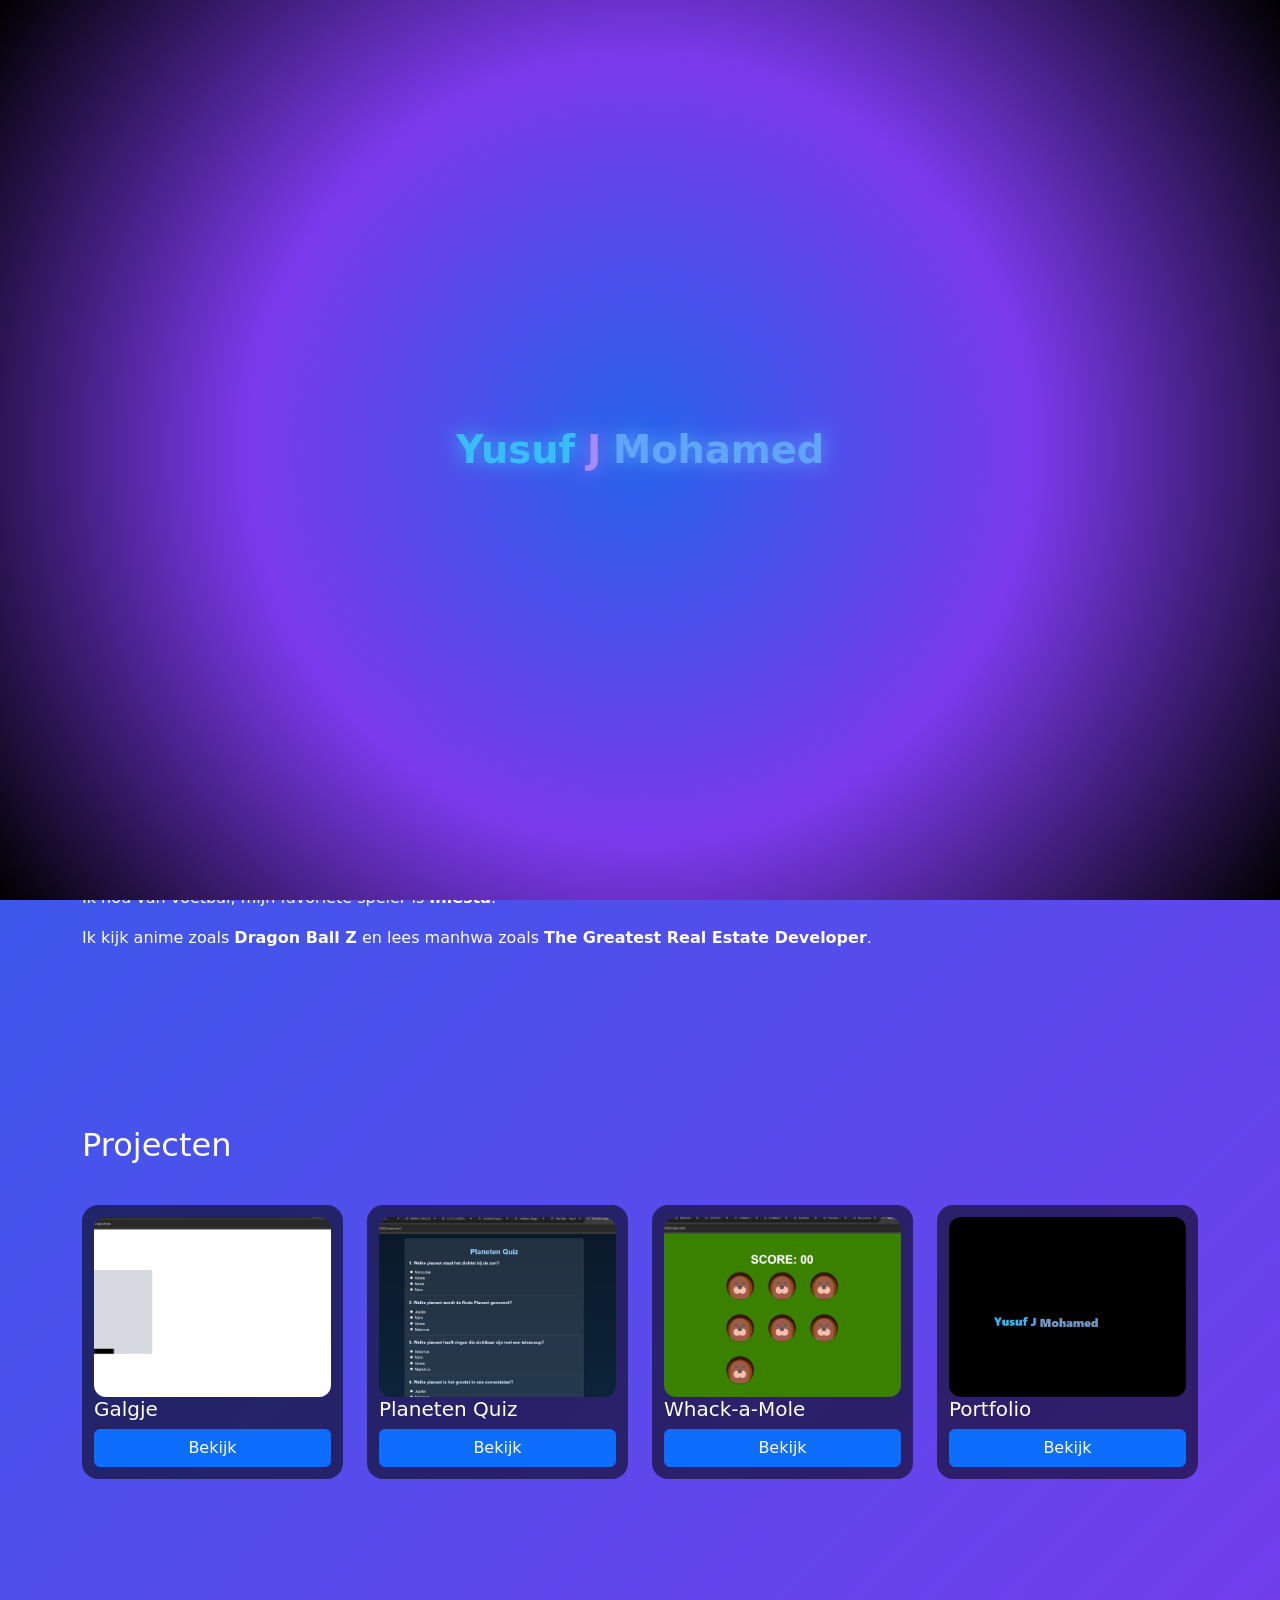
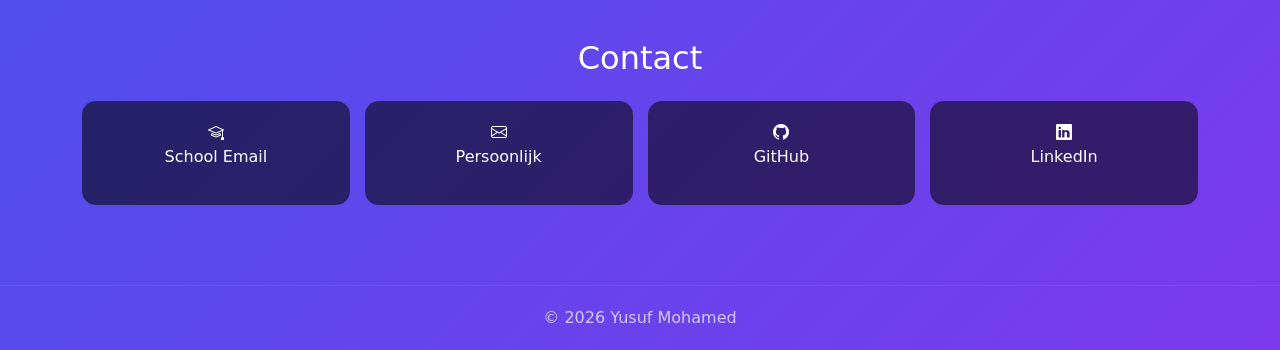
==== commit ae4c78be: "Leuke animatie gevonden en verwerk" ====
--- a/index.html
+++ b/index.html
@@ -8,6 +8,9 @@
 
     <link href="https://cdn.jsdelivr.net/npm/bootstrap@5.3.8/dist/css/bootstrap.min.css" rel="stylesheet">
     <link href="https://cdn.jsdelivr.net/npm/bootstrap-icons@1.11.3/font/bootstrap-icons.css" rel="stylesheet">
+
+    <link href="https://unpkg.com/aos@2.3.1/dist/aos.css" rel="stylesheet">
+
     <link href="main.css" rel="stylesheet">
 </head>
 
@@ -33,28 +36,13 @@
         <div class="collapse navbar-collapse" id="navMenu">
 
             <ul class="navbar-nav ms-auto text-center gap-2">
+                <li class="nav-item"><a class="nav-link" href="#about">Over mij</a></li>
+                <li class="nav-item"><a class="nav-link" href="#projects">Projecten</a></li>
+                <li class="nav-item"><a class="nav-link" href="over.html">Over website</a></li>
+                <li class="nav-item"><a class="nav-link" href="reflectie.html">Reflectie</a></li>
+                <li class="nav-item"><a class="nav-link" href="#contact">Contact</a></li>
+            </ul>
 
-                <li class="nav-item">
-                    <a class="nav-link" href="#about">Over mij</a>
-                </li>
-
-                <li class="nav-item">
-                    <a class="nav-link" href="#projects">Projecten</a>
-                </li>
-
-                <li class="nav-item">
-                    <a class="nav-link" href="over.html">Over website</a>
-                </li>
-
-                <li class="nav-item">
-                    <a class="nav-link" href="reflectie.html">Reflectie</a>
-                </li>
-
-                <li class="nav-item">
-                    <a class="nav-link" href="#contact">Contact</a>
-                </li>
-
-            </ul>
         </div>
 
         <button id="themeToggle" class="btn btn-sm ms-3">
@@ -65,41 +53,37 @@
 </nav>
 
 <section class="hero">
-    <div class="container text-center">
+    <div class="container text-center" data-aos="fade-up">
         <h1>Welkom op mijn Portfolio</h1>
         <p>Software Developer • MBO-4</p>
     </div>
 </section>
 
 <section id="about" class="section">
-    <div class="container">
+    <div class="container" data-aos="fade-up">
         <h2>Over mij</h2>
 
+        <p>Ik ben Yusuf, ik maak websites en leer front-end development.</p>
+
         <p>
-            Ik ben Yusuf, een MBO-4 Software Developer student die graag websites bouwt.
-            Ik leer elke dag meer over front-end en design.
+            Ik hou van voetbal, mijn favoriete speler is <strong>Iniesta</strong>.
         </p>
 
         <p>
-            Ik hou van voetbal, mijn favoriete speler is <strong>Iniesta</strong> en ik hou van technische middenvelders.
+            Ik kijk anime zoals <strong>Dragon Ball Z</strong> en lees manhwa zoals
+            <strong>The Greatest Real Estate Developer</strong>.
         </p>
-
-        <p>
-            Ik kijk anime zoals <strong>Dragon Ball Z</strong> en de <strong>Broly movie</strong>.
-            Ook lees ik manhwa zoals <strong>The Greatest Real Estate Developer</strong>.
-        </p>
-
     </div>
 </section>
 
 <section id="projects" class="section">
     <div class="container">
 
-        <h2>Projecten</h2>
+        <h2 data-aos="fade-up">Projecten</h2>
 
         <div class="row g-4 mt-3">
 
-            <div class="col-12 col-sm-6 col-lg-3">
+            <div class="col-12 col-sm-6 col-lg-3" data-aos="zoom-in">
                 <div class="project-card">
                     <img src="images/galge.png" class="project-img">
                     <h5>Galgje</h5>
@@ -107,7 +91,7 @@
                 </div>
             </div>
 
-            <div class="col-12 col-sm-6 col-lg-3">
+            <div class="col-12 col-sm-6 col-lg-3" data-aos="zoom-in">
                 <div class="project-card">
                     <img src="images/planet.png" class="project-img">
                     <h5>Planeten Quiz</h5>
@@ -115,7 +99,7 @@
                 </div>
             </div>
 
-            <div class="col-12 col-sm-6 col-lg-3">
+            <div class="col-12 col-sm-6 col-lg-3" data-aos="zoom-in">
                 <div class="project-card">
                     <img src="images/whack a mole.png" class="project-img">
                     <h5>Whack-a-Mole</h5>
@@ -123,7 +107,7 @@
                 </div>
             </div>
 
-            <div class="col-12 col-sm-6 col-lg-3">
+            <div class="col-12 col-sm-6 col-lg-3" data-aos="zoom-in">
                 <div class="project-card">
                     <img src="images/portfolio.png" class="project-img">
                     <h5>Portfolio</h5>
@@ -132,33 +116,32 @@
             </div>
 
         </div>
-
     </div>
 </section>
 
 <section id="contact" class="section">
     <div class="container text-center">
 
-        <h2>Contact</h2>
+        <h2 data-aos="fade-up">Contact</h2>
 
         <div class="contact-grid mt-4">
 
-            <a href="mailto:302572580@student.rocmondriaan.nl" class="contact-card">
+            <a href="mailto:school@mail.com" class="contact-card" data-aos="fade-up">
                 <i class="bi bi-mortarboard"></i>
                 <p>School Email</p>
             </a>
 
-            <a href="mailto:yusufjimaale96@gmail.com" class="contact-card">
+            <a href="mailto:persoonlijk@mail.com" class="contact-card" data-aos="fade-up">
                 <i class="bi bi-envelope"></i>
                 <p>Persoonlijk</p>
             </a>
 
-            <a href="https://github.com/YusufJimaaleMohamed" class="contact-card">
+            <a href="https://github.com" class="contact-card" data-aos="fade-up">
                 <i class="bi bi-github"></i>
                 <p>GitHub</p>
             </a>
 
-            <a href="https://www.linkedin.com/" class="contact-card">
+            <a href="https://linkedin.com" class="contact-card" data-aos="fade-up">
                 <i class="bi bi-linkedin"></i>
                 <p>LinkedIn</p>
             </a>
@@ -172,8 +155,9 @@
     © 2026 Yusuf Mohamed
 </footer>
 
+<script src="https://cdn.jsdelivr.net/npm/bootstrap@5.3.8/dist/js/bootstrap.bundle.min.js"></script>
+<script src="https://unpkg.com/aos@2.3.1/dist/aos.js"></script>
 <script src="main.js"></script>
-<script src="https://cdn.jsdelivr.net/npm/bootstrap@5.3.8/dist/js/bootstrap.bundle.min.js"></script>
 
 </body>
 </html>
--- a/main.css
+++ b/main.css
@@ -2,14 +2,12 @@
     --bg: linear-gradient(135deg, #dbeafe, #ede9fe);
     --text: #111;
     --card: #fff;
-    --muted: rgba(0,0,0,0.6);
 }
 
 [data-theme="dark"] {
     --bg: linear-gradient(135deg, #2563eb, #7c3aed);
     --text: #fff;
     --card: rgba(0,0,0,0.55);
-    --muted: rgba(255,255,255,0.7);
 }
 
 body {
@@ -55,15 +53,8 @@
 
 .contact-grid {
     display: grid;
-    grid-template-columns: repeat(2, 1fr);
+    grid-template-columns: repeat(auto-fit, minmax(150px, 1fr));
     gap: 15px;
-    margin-top: 20px;
-}
-
-@media (max-width: 600px) {
-    .contact-grid {
-        grid-template-columns: 1fr;
-    }
 }
 
 .contact-card {
@@ -74,12 +65,6 @@
     color: var(--text);
     text-align: center;
     transition: 0.3s;
-}
-
-.contact-card i {
-    font-size: 24px;
-    display: block;
-    margin-bottom: 8px;
 }
 
 .contact-card:hover {
@@ -93,23 +78,75 @@
     border-top: 1px solid rgba(255,255,255,0.1);
 }
 
+
 #startscreen {
     position: fixed;
     inset: 0;
-    background: black;
+
+    background: radial-gradient(circle at center,
+    #2563eb,
+    #7c3aed,
+    #000
+    );
+
     display: flex;
     align-items: center;
     justify-content: center;
-    animation: fadeOut 1s ease 3s forwards;
+    z-index: 9999;
+}
+
+#startscreen.hide {
+    animation: fadeOut 1s ease forwards;
+    pointer-events: none;
 }
 
 .name-container {
     display: flex;
-    gap: 10px;
-    font-size: 2rem;
-    font-weight: bold;
+    gap: 12px;
+    font-size: 2.4rem;
+    font-weight: 800;
+    color: white;
+
+    text-shadow: 0 0 20px rgba(255,255,255,0.4);
+}
+
+.name-left {
+    color: #38bdf8;
+    text-shadow: 0 0 20px #38bdf8;
+    animation: pop 1s ease forwards;
+}
+
+.name-middle {
+    color: #a78bfa;
+    text-shadow: 0 0 20px #a78bfa;
+    animation: pop 1s ease 0.2s forwards;
+    opacity: 0;
+}
+
+.name-right {
+    color: #60a5fa;
+    text-shadow: 0 0 20px #60a5fa;
+    animation: pop 1s ease 0.4s forwards;
+    opacity: 0;
+}
+
+@keyframes pop {
+    from {
+        opacity: 0;
+        transform: scale(0.6) translateY(30px);
+        filter: blur(10px);
+    }
+    to {
+        opacity: 1;
+        transform: scale(1) translateY(0);
+        filter: blur(0);
+    }
 }
 
 @keyframes fadeOut {
-    to { opacity: 0; visibility: hidden; }
+    to {
+        opacity: 0;
+        visibility: hidden;
+        transform: scale(1.1);
+    }
 }
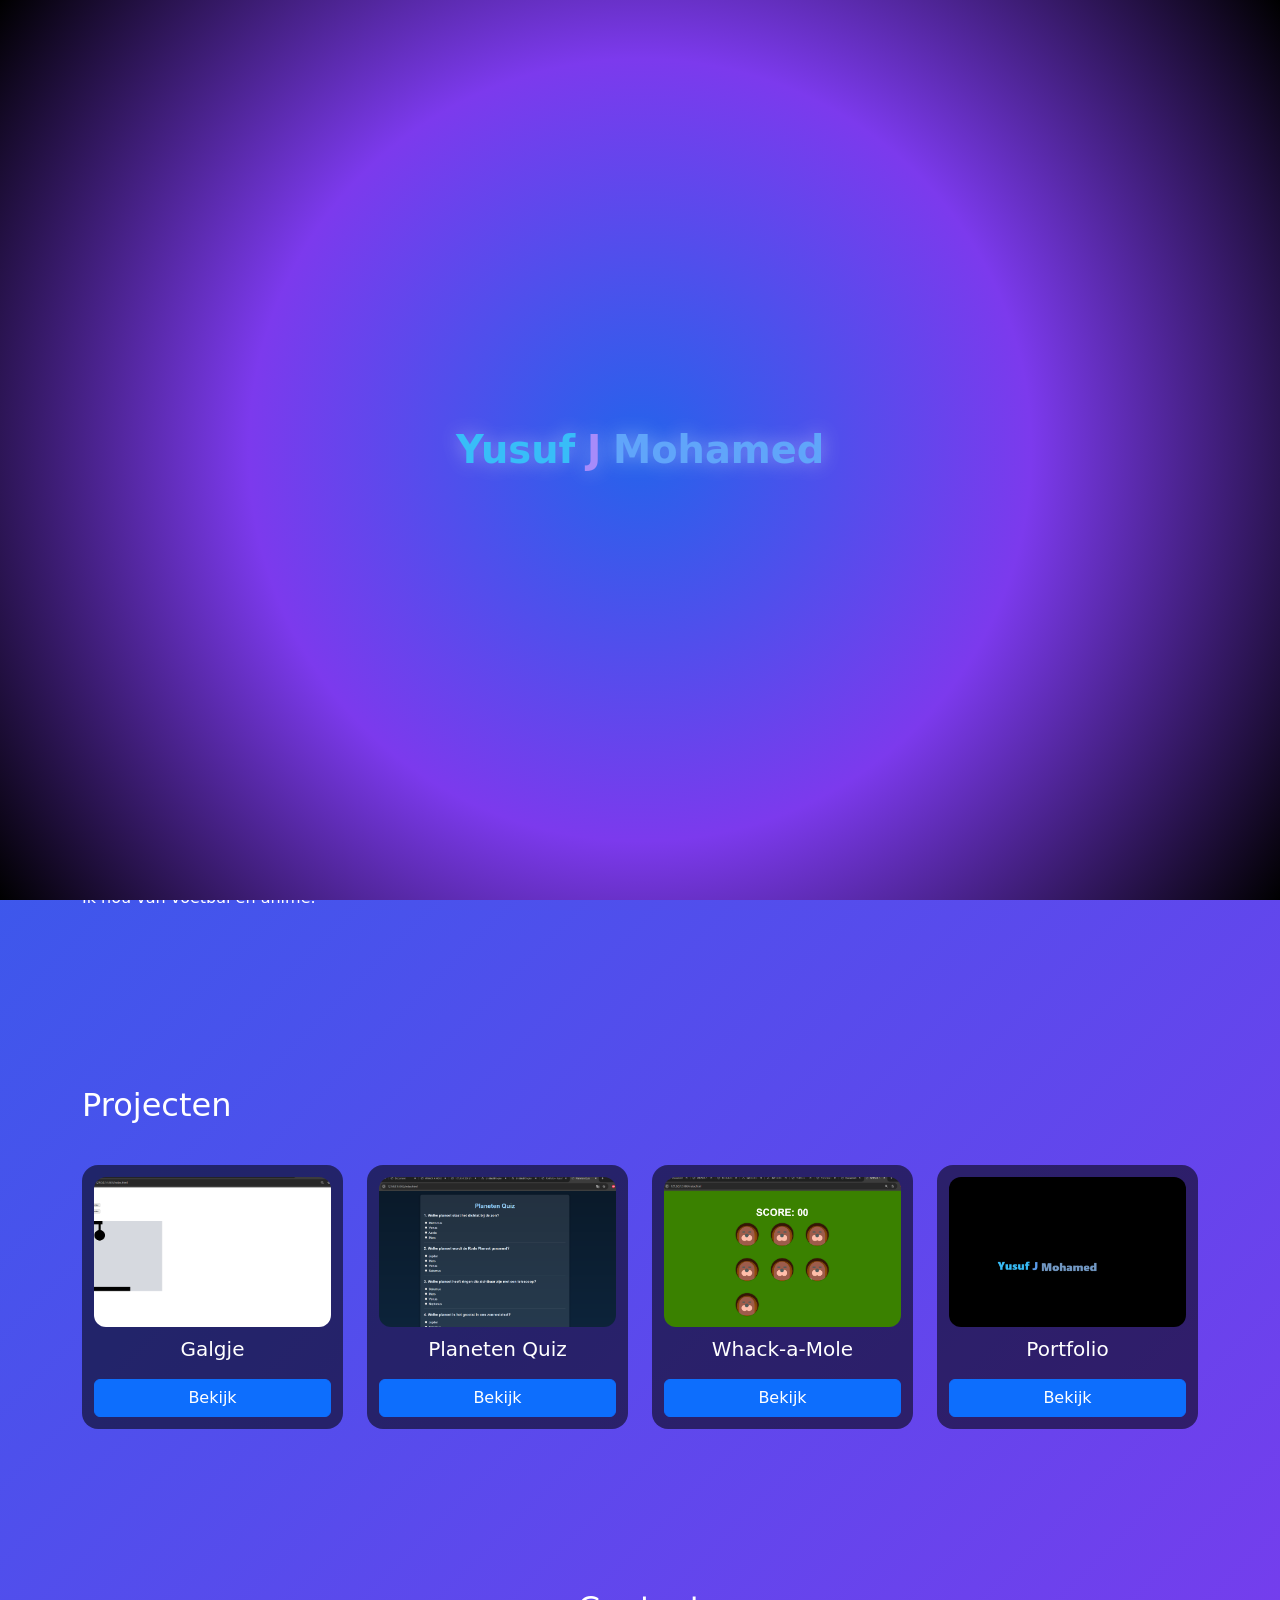
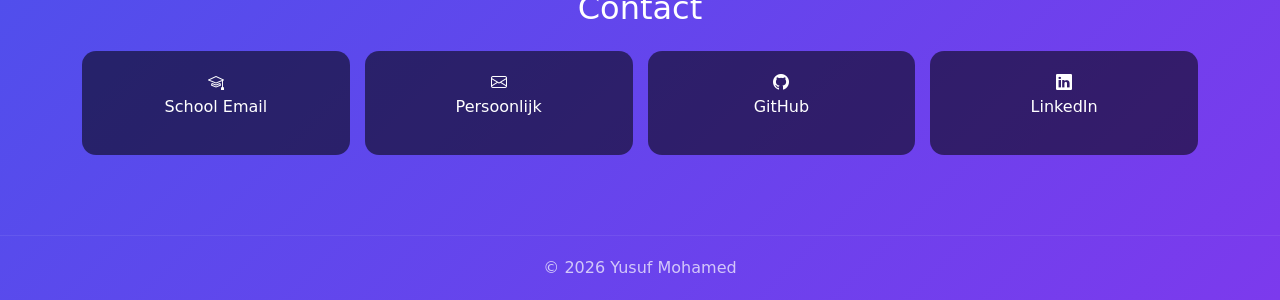
==== commit 25511789: "Improve and fix CSS animations" ====
--- a/index.html
+++ b/index.html
@@ -8,7 +8,6 @@
 
     <link href="https://cdn.jsdelivr.net/npm/bootstrap@5.3.8/dist/css/bootstrap.min.css" rel="stylesheet">
     <link href="https://cdn.jsdelivr.net/npm/bootstrap-icons@1.11.3/font/bootstrap-icons.css" rel="stylesheet">
-
     <link href="https://unpkg.com/aos@2.3.1/dist/aos.css" rel="stylesheet">
 
     <link href="main.css" rel="stylesheet">
@@ -65,14 +64,7 @@
 
         <p>Ik ben Yusuf, ik maak websites en leer front-end development.</p>
 
-        <p>
-            Ik hou van voetbal, mijn favoriete speler is <strong>Iniesta</strong>.
-        </p>
-
-        <p>
-            Ik kijk anime zoals <strong>Dragon Ball Z</strong> en lees manhwa zoals
-            <strong>The Greatest Real Estate Developer</strong>.
-        </p>
+        <p>Ik hou van voetbal en anime.</p>
     </div>
 </section>
 
@@ -157,7 +149,23 @@
 
 <script src="https://cdn.jsdelivr.net/npm/bootstrap@5.3.8/dist/js/bootstrap.bundle.min.js"></script>
 <script src="https://unpkg.com/aos@2.3.1/dist/aos.js"></script>
-<script src="main.js"></script>
+
+<script>
+    AOS.init({ duration: 800, once: true });
+
+    setTimeout(() => {
+        document.getElementById("startscreen").classList.add("hide");
+    }, 2500);
+
+    const btn = document.getElementById("themeToggle");
+    const html = document.documentElement;
+
+    btn?.addEventListener("click", () => {
+        const current = html.getAttribute("data-theme");
+        const next = current === "dark" ? "light" : "dark";
+        html.setAttribute("data-theme", next);
+    });
+</script>
 
 </body>
 </html>
--- a/main.css
+++ b/main.css
@@ -33,22 +33,38 @@
     background: rgba(0,0,0,0.25);
 }
 
+img {
+    max-width: 100%;
+    height: auto;
+    display: block;
+}
+
 .project-card {
     background: var(--card);
     border-radius: 16px;
     padding: 12px;
     transition: 0.3s;
+
+    display: flex;
+    flex-direction: column;
+    gap: 10px;
+    align-items: center;
+    text-align: center;
 }
 
 .project-card:hover {
     transform: translateY(-6px);
 }
 
+
 .project-img {
     width: 100%;
-    height: 180px;
+    max-width: 240px;
+    height: 150px;
     object-fit: cover;
+
     border-radius: 12px;
+    margin: 0 auto;
 }
 
 .contact-grid {
@@ -71,6 +87,35 @@
     transform: translateY(-5px);
 }
 
+.back-btn {
+    position: fixed;
+    top: 20px;
+    left: 20px;
+
+    display: inline-flex;
+    align-items: center;
+    gap: 8px;
+
+    padding: 10px 16px;
+    background: var(--card);
+    color: var(--text);
+
+    text-decoration: none;
+    font-weight: 600;
+
+    border-radius: 12px;
+    border: 1px solid rgba(255,255,255,0.15);
+
+    backdrop-filter: blur(10px);
+    z-index: 999;
+
+    transition: 0.25s ease;
+}
+
+.back-btn:hover {
+    transform: translateX(-6px);
+}
+
 .site-footer {
     text-align: center;
     padding: 20px;
@@ -78,7 +123,6 @@
     border-top: 1px solid rgba(255,255,255,0.1);
 }
 
-
 #startscreen {
     position: fixed;
     inset: 0;
@@ -106,26 +150,22 @@
     font-size: 2.4rem;
     font-weight: 800;
     color: white;
-
     text-shadow: 0 0 20px rgba(255,255,255,0.4);
 }
 
 .name-left {
     color: #38bdf8;
-    text-shadow: 0 0 20px #38bdf8;
     animation: pop 1s ease forwards;
 }
 
 .name-middle {
     color: #a78bfa;
-    text-shadow: 0 0 20px #a78bfa;
     animation: pop 1s ease 0.2s forwards;
     opacity: 0;
 }
 
 .name-right {
     color: #60a5fa;
-    text-shadow: 0 0 20px #60a5fa;
     animation: pop 1s ease 0.4s forwards;
     opacity: 0;
 }
@@ -134,12 +174,10 @@
     from {
         opacity: 0;
         transform: scale(0.6) translateY(30px);
-        filter: blur(10px);
     }
     to {
         opacity: 1;
         transform: scale(1) translateY(0);
-        filter: blur(0);
     }
 }
 
@@ -149,4 +187,15 @@
         visibility: hidden;
         transform: scale(1.1);
     }
+}
+
+@media (max-width: 600px) {
+    .project-img {
+        max-width: 100%;
+        height: 140px;
+    }
+
+    .name-container {
+        font-size: 1.8rem;
+    }
 }
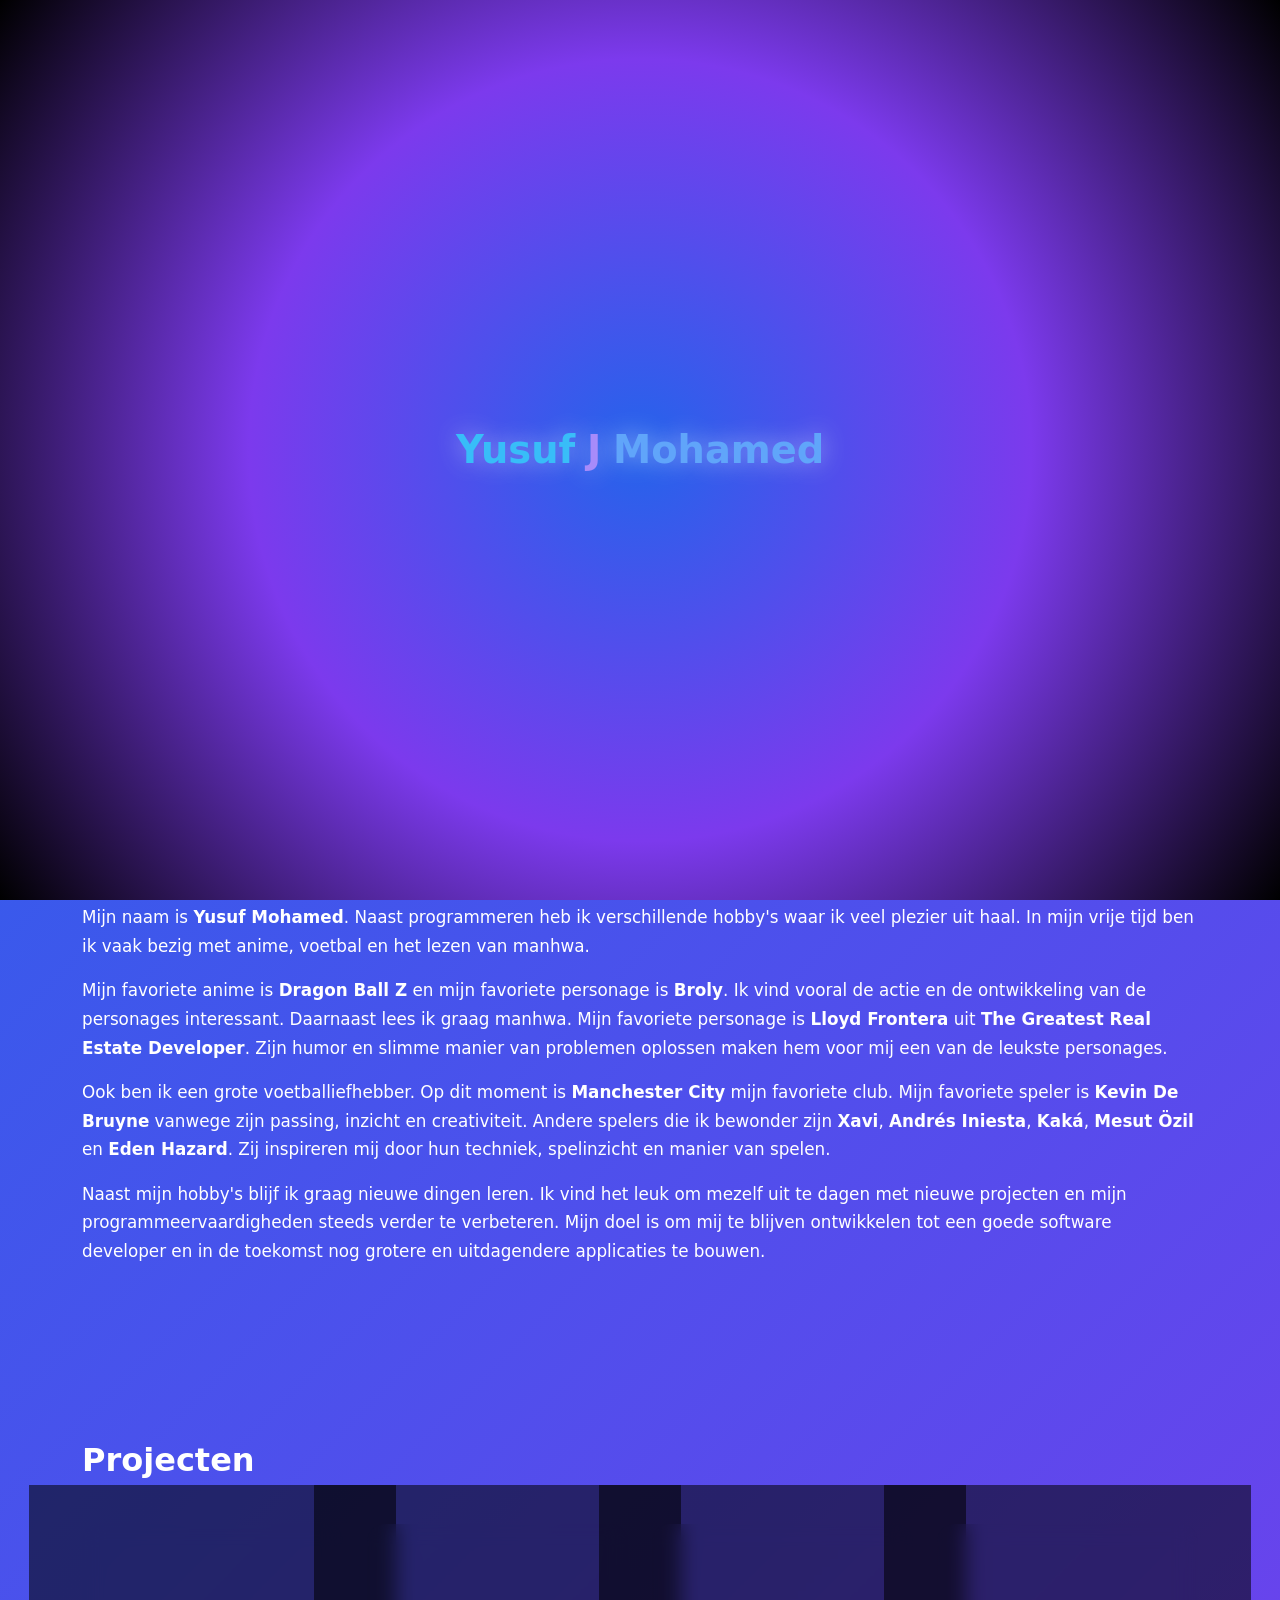
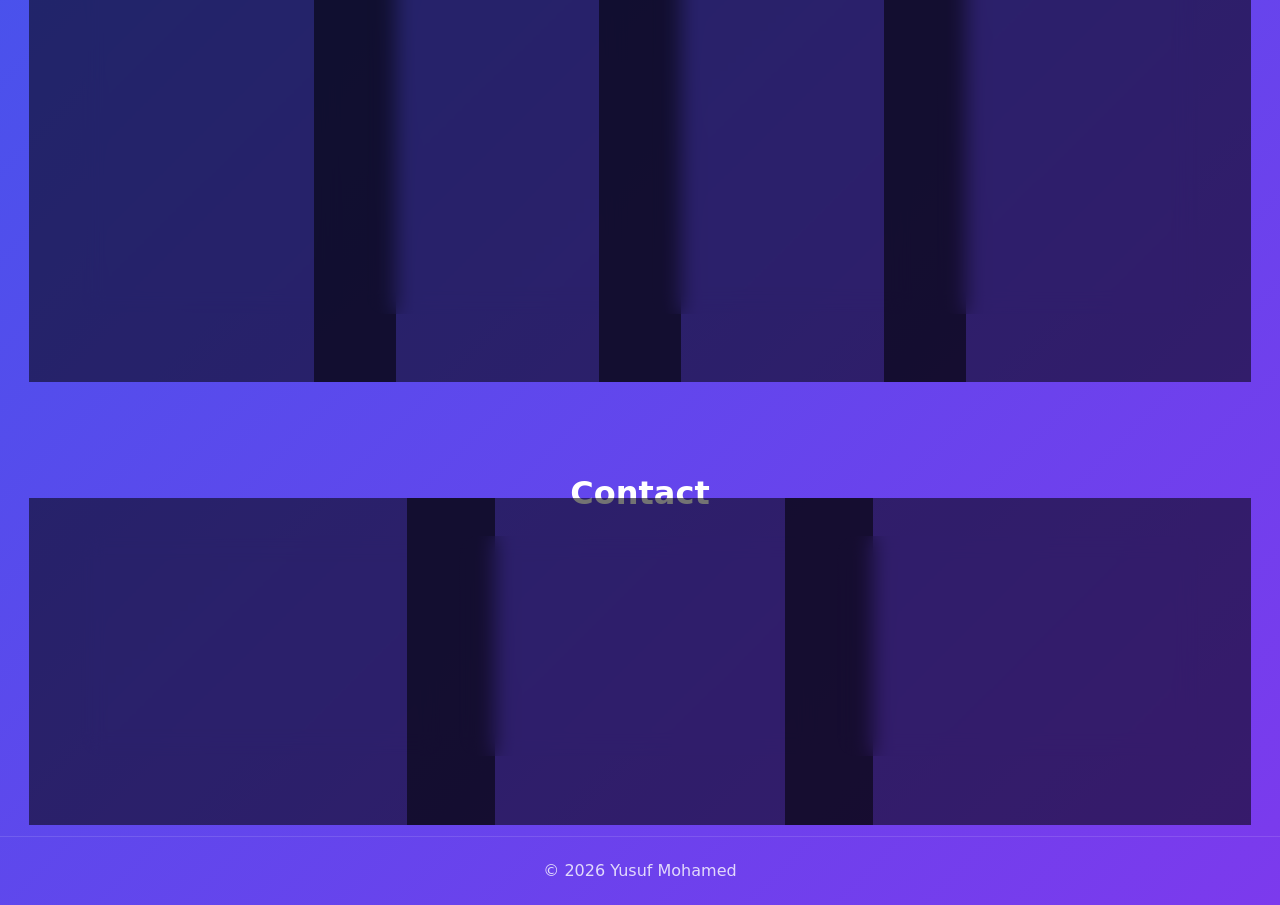
==== commit e051127e: "Update portfolio website" ====
--- a/index.html
+++ b/index.html
@@ -26,7 +26,7 @@
 <nav class="navbar navbar-expand-lg fixed-top nav-blur">
     <div class="container">
 
-        <a class="navbar-brand fw-bold" href="#">Yusuf</a>
+        <a class="navbar-brand fw-bold" href="index.html">Yusuf</a>
 
         <button class="navbar-toggler text-white" type="button" data-bs-toggle="collapse" data-bs-target="#navMenu">
             <i class="bi bi-list"></i>
@@ -42,29 +42,45 @@
                 <li class="nav-item"><a class="nav-link" href="#contact">Contact</a></li>
             </ul>
 
+            <button id="themeToggle" class="btn btn-sm ms-lg-3 mt-3 mt-lg-0">
+                <i class="bi bi-moon-stars"></i>
+            </button>
+
         </div>
-
-        <button id="themeToggle" class="btn btn-sm ms-3">
-            <i class="bi bi-moon-stars"></i>
-        </button>
 
     </div>
 </nav>
 
-<section class="hero">
+<section id="hero" class="hero">
     <div class="container text-center" data-aos="fade-up">
-        <h1>Welkom op mijn Portfolio</h1>
-        <p>Software Developer • MBO-4</p>
+        <h1 class="multi-welcome">
+            <span id="welcomeText"></span>
+        </h1>
+        <p class="lead">Ik ben Yusuf • Software Developer in opleiding</p>
     </div>
 </section>
 
 <section id="about" class="section">
     <div class="container" data-aos="fade-up">
+
         <h2>Over mij</h2>
 
-        <p>Ik ben Yusuf, ik maak websites en leer front-end development.</p>
+        <p>
+            Mijn naam is <strong>Yusuf Mohamed</strong>. Naast programmeren heb ik verschillende hobby's waar ik veel plezier uit haal. In mijn vrije tijd ben ik vaak bezig met anime, voetbal en het lezen van manhwa.
+        </p>
 
-        <p>Ik hou van voetbal en anime.</p>
+        <p>
+            Mijn favoriete anime is <strong>Dragon Ball Z</strong> en mijn favoriete personage is <strong>Broly</strong>. Ik vind vooral de actie en de ontwikkeling van de personages interessant. Daarnaast lees ik graag manhwa. Mijn favoriete personage is <strong>Lloyd Frontera</strong> uit <strong>The Greatest Real Estate Developer</strong>. Zijn humor en slimme manier van problemen oplossen maken hem voor mij een van de leukste personages.
+        </p>
+
+        <p>
+            Ook ben ik een grote voetballiefhebber. Op dit moment is <strong>Manchester City</strong> mijn favoriete club. Mijn favoriete speler is <strong>Kevin De Bruyne</strong> vanwege zijn passing, inzicht en creativiteit. Andere spelers die ik bewonder zijn <strong>Xavi</strong>, <strong>Andrés Iniesta</strong>, <strong>Kaká</strong>, <strong>Mesut Özil</strong> en <strong>Eden Hazard</strong>. Zij inspireren mij door hun techniek, spelinzicht en manier van spelen.
+        </p>
+
+        <p>
+            Naast mijn hobby's blijf ik graag nieuwe dingen leren. Ik vind het leuk om mezelf uit te dagen met nieuwe projecten en mijn programmeervaardigheden steeds verder te verbeteren. Mijn doel is om mij te blijven ontwikkelen tot een goede software developer en in de toekomst nog grotere en uitdagendere applicaties te bouwen.
+        </p>
+
     </div>
 </section>
 
@@ -75,67 +91,91 @@
 
         <div class="row g-4 mt-3">
 
-            <div class="col-12 col-sm-6 col-lg-3" data-aos="zoom-in">
+            <div class="col-12 col-sm-6 col-lg-3">
                 <div class="project-card">
-                    <img src="images/galge.png" class="project-img">
-                    <h5>Galgje</h5>
-                    <a href="galge.html" class="btn btn-primary w-100">Bekijk</a>
+                    <img src="images/mon-in.png" class="project-img" alt="Mon">
+                    <h5>Mon</h5>
+                    <p>C# Desktop Applicatie</p>
+                    <a href="mon.html" class="btn btn-primary w-100">
+                        Bekijk
+                    </a>
                 </div>
             </div>
 
-            <div class="col-12 col-sm-6 col-lg-3" data-aos="zoom-in">
+            <div class="col-12 col-sm-6 col-lg-3">
                 <div class="project-card">
-                    <img src="images/planet.png" class="project-img">
+                    <img src="images/planet.png" class="project-img" alt="Planeten Quiz">
                     <h5>Planeten Quiz</h5>
-                    <a href="Planeten.html" class="btn btn-primary w-100">Bekijk</a>
+                    <p>JavaScript Quiz</p>
+                    <a href="Planeten.html" class="btn btn-primary w-100">
+                        Bekijk
+                    </a>
                 </div>
             </div>
 
-            <div class="col-12 col-sm-6 col-lg-3" data-aos="zoom-in">
+            <div class="col-12 col-sm-6 col-lg-3">
                 <div class="project-card">
-                    <img src="images/whack a mole.png" class="project-img">
+                    <img src="images/Whack-a-Mole.png" class="project-img" alt="Whack-a-Mole">
                     <h5>Whack-a-Mole</h5>
-                    <a href="whack.html" class="btn btn-primary w-100">Bekijk</a>
+                    <p>JavaScript Game</p>
+                    <a href="whack.html" class="btn btn-primary w-100">
+                        Bekijk
+                    </a>
                 </div>
             </div>
 
-            <div class="col-12 col-sm-6 col-lg-3" data-aos="zoom-in">
+            <div class="col-12 col-sm-6 col-lg-3">
                 <div class="project-card">
-                    <img src="images/portfolio.png" class="project-img">
-                    <h5>Portfolio</h5>
-                    <a href="portfolio.html" class="btn btn-primary w-100">Bekijk</a>
+                    <img src="images/collectables.png" class="project-img" alt="Collectables">
+                    <h5>Collectables</h5>
+                    <p>PHP & MySQL Website</p>
+                    <a href="collectables.html" class="btn btn-primary w-100">
+                        Bekijk
+                    </a>
                 </div>
             </div>
 
         </div>
-    </div>
 </section>
 
-<section id="contact" class="section">
+    <section id="contact" class="section">
     <div class="container text-center">
 
         <h2 data-aos="fade-up">Contact</h2>
 
         <div class="contact-grid mt-4">
 
-            <a href="mailto:school@mail.com" class="contact-card" data-aos="fade-up">
-                <i class="bi bi-mortarboard"></i>
-                <p>School Email</p>
+            <a href="mailto:302872580@student.rocmondriaan.nl"
+               class="contact-card"
+               data-aos="fade-up">
+
+                <i class="bi bi-mortarboard-fill"></i>
+
+                <h5>School Email</h5>
+
             </a>
 
-            <a href="mailto:persoonlijk@mail.com" class="contact-card" data-aos="fade-up">
-                <i class="bi bi-envelope"></i>
-                <p>Persoonlijk</p>
+            <a href="contact.html"
+               class="contact-card"
+               data-aos="fade-up"
+               data-aos-delay="100">
+
+                <i class="bi bi-send-fill"></i>
+
+                <h5>Stuur mij een bericht</h5>
+
             </a>
 
-            <a href="https://github.com" class="contact-card" data-aos="fade-up">
+            <a href="https://github.com/YusufJimaaleMohamed"
+               target="_blank"
+               class="contact-card"
+               data-aos="fade-up"
+               data-aos-delay="200">
+
                 <i class="bi bi-github"></i>
-                <p>GitHub</p>
-            </a>
 
-            <a href="https://linkedin.com" class="contact-card" data-aos="fade-up">
-                <i class="bi bi-linkedin"></i>
-                <p>LinkedIn</p>
+                <h5>GitHub</h5>
+
             </a>
 
         </div>
@@ -143,29 +183,14 @@
     </div>
 </section>
 
+
 <footer class="site-footer">
     © 2026 Yusuf Mohamed
 </footer>
 
 <script src="https://cdn.jsdelivr.net/npm/bootstrap@5.3.8/dist/js/bootstrap.bundle.min.js"></script>
 <script src="https://unpkg.com/aos@2.3.1/dist/aos.js"></script>
-
-<script>
-    AOS.init({ duration: 800, once: true });
-
-    setTimeout(() => {
-        document.getElementById("startscreen").classList.add("hide");
-    }, 2500);
-
-    const btn = document.getElementById("themeToggle");
-    const html = document.documentElement;
-
-    btn?.addEventListener("click", () => {
-        const current = html.getAttribute("data-theme");
-        const next = current === "dark" ? "light" : "dark";
-        html.setAttribute("data-theme", next);
-    });
-</script>
+<script src="main.js"></script>
 
 </body>
 </html>
--- a/main.css
+++ b/main.css
@@ -1,36 +1,162 @@
 :root {
     --bg: linear-gradient(135deg, #dbeafe, #ede9fe);
-    --text: #111;
-    --card: #fff;
+    --text: #111827;
+    --card: rgba(255, 255, 255, 0.85);
+    --nav: rgba(0, 0, 0, 0.25);
+    --border: rgba(255, 255, 255, 0.25);
 }
 
 [data-theme="dark"] {
     --bg: linear-gradient(135deg, #2563eb, #7c3aed);
-    --text: #fff;
-    --card: rgba(0,0,0,0.55);
+    --text: #ffffff;
+    --card: rgba(0, 0, 0, 0.55);
+    --nav: rgba(0, 0, 0, 0.35);
+    --border: rgba(255, 255, 255, 0.15);
+}
+
+* {
+    box-sizing: border-box;
+}
+
+html {
+    scroll-behavior: smooth;
 }
 
 body {
     margin: 0;
-    font-family: system-ui;
+    font-family: system-ui, Arial, sans-serif;
     background: var(--bg);
     color: var(--text);
-}
-
-.hero {
-    height: 80vh;
+    min-height: 100vh;
+}
+
+.nav-blur {
+    background: var(--nav);
+    backdrop-filter: blur(12px);
+    border-bottom: 1px solid var(--border);
+}
+
+.navbar-brand,
+.nav-link,
+#themeToggle {
+    color: white !important;
+}
+
+.navbar-brand {
+    font-size: 1.4rem;
+    font-weight: 800;
+}
+
+.nav-link {
+    font-weight: 600;
+}
+
+.nav-link:hover {
+    color: #dbeafe !important;
+}
+
+.navbar-toggler {
+    border-color: rgba(255, 255, 255, 0.7);
+}
+
+.navbar-toggler:focus {
+    box-shadow: none;
+}
+
+.navbar-toggler i {
+    color: white;
+    font-size: 1.8rem;
+}
+
+#themeToggle {
+    border: 1px solid rgba(255, 255, 255, 0.5);
+    border-radius: 999px;
+}
+
+
+#startscreen {
+    position: fixed;
+    inset: 0;
+    background: radial-gradient(circle at center, #2563eb, #7c3aed, #000);
     display: flex;
     align-items: center;
     justify-content: center;
+    z-index: 9999;
+}
+
+#startscreen.hide {
+    animation: fadeOut 1s ease forwards;
+    pointer-events: none;
+}
+
+.name-container {
+    display: flex;
+    gap: 12px;
+    font-size: 2.4rem;
+    font-weight: 900;
+    color: white;
+    text-shadow: 0 0 25px rgba(255, 255, 255, 0.45);
+}
+
+.name-left {
+    color: #38bdf8;
+    animation: pop 1s ease forwards;
+}
+
+.name-middle {
+    color: #a78bfa;
+    animation: pop 1s ease 0.2s forwards;
+    opacity: 0;
+}
+
+.name-right {
+    color: #60a5fa;
+    animation: pop 1s ease 0.4s forwards;
+    opacity: 0;
+}
+
+
+.hero {
+    min-height: 85vh;
+    display: flex;
+    align-items: center;
+    justify-content: center;
+    padding: 130px 20px 70px;
+    text-align: center;
+}
+
+.multi-welcome {
+    font-size: clamp(40px, 8vw, 90px);
+    font-weight: 900;
+    letter-spacing: 4px;
+    color: #fff;
+    text-shadow: 0 6px 30px rgba(0,0,0,0.35);
+}
+
+#welcomeText {
+    border-right: 3px solid #fff;
+    padding-right: 8px;
+    animation: blinkCursor .7s infinite;
+}
+
+.hero .lead {
+    font-size: 1.25rem;
+    opacity: 0.95;
 }
 
 .section {
     padding: 80px 20px;
 }
 
-.nav-blur {
-    backdrop-filter: blur(10px);
-    background: rgba(0,0,0,0.25);
+.section h1,
+.section h2 {
+    font-weight: 900;
+    margin-bottom: 20px;
+}
+
+.section p {
+    font-size: 1.05rem;
+    line-height: 1.7;
 }
 
 img {
@@ -41,133 +167,294 @@
 
 .project-card {
     background: var(--card);
-    border-radius: 16px;
-    padding: 12px;
-    transition: 0.3s;
-
+    border: 1px solid var(--border);
+    border-radius: 18px;
+    padding: 18px;
+    transition: 0.3s ease;
     display: flex;
     flex-direction: column;
-    gap: 10px;
-    align-items: center;
-    text-align: center;
+    gap: 12px;
+    align-items: flex-start;
+    text-align: left;
+    height: 100%;
+    min-height: 390px;
+    backdrop-filter: blur(10px);
+    box-shadow: 0 15px 35px rgba(0,0,0,0.15);
 }
 
 .project-card:hover {
-    transform: translateY(-6px);
-}
-
+    transform: translateY(-8px);
+}
 
 .project-img {
     width: 100%;
-    max-width: 240px;
-    height: 150px;
+    max-width: 100%;
+    height: 170px;
     object-fit: cover;
-
-    border-radius: 12px;
+    border-radius: 14px;
     margin: 0 auto;
+}
+
+.project-card h5 {
+    font-weight: 800;
+    margin: 0;
+}
+
+.project-card p {
+    opacity: 0.85;
+    margin-bottom: 5px;
+}
+
+.project-card .btn {
+    margin-top: auto;
+    border-radius: 10px;
+    font-weight: 700;
 }
 
 .contact-grid {
     display: grid;
-    grid-template-columns: repeat(auto-fit, minmax(150px, 1fr));
-    gap: 15px;
+    grid-template-columns: repeat(auto-fit, minmax(220px, 1fr));
+    gap: 18px;
 }
 
 .contact-card {
     background: var(--card);
-    padding: 20px;
-    border-radius: 14px;
+    border: 1px solid var(--border);
+    min-height: 220px;
+    padding: 24px;
+    border-radius: 18px;
     text-decoration: none;
     color: var(--text);
     text-align: center;
-    transition: 0.3s;
+    transition: 0.3s ease;
+    display: flex;
+    flex-direction: column;
+    justify-content: center;
+    align-items: center;
+    gap: 10px;
+    backdrop-filter: blur(10px);
+    box-shadow: 0 15px 35px rgba(0,0,0,0.12);
 }
 
 .contact-card:hover {
-    transform: translateY(-5px);
+    transform: translateY(-6px);
+    color: var(--text);
+}
+
+.contact-card i {
+    font-size: 2.7rem;
+}
+
+.contact-card h5 {
+    margin: 0;
+    font-weight: 800;
+}
+
+
+.contact-form-card {
+    background: var(--card);
+    color: var(--text);
+    border: 1px solid var(--border);
+    border-radius: 18px;
+    padding: 28px;
+    backdrop-filter: blur(10px);
+    box-shadow: 0 18px 45px rgba(0,0,0,0.15);
+}
+
+.contact-form-card h3 {
+    font-weight: 900;
+}
+
+.contact-form-card input,
+.contact-form-card textarea {
+    border-radius: 10px;
 }
 
 .back-btn {
     position: fixed;
     top: 20px;
     left: 20px;
-
     display: inline-flex;
     align-items: center;
     gap: 8px;
-
     padding: 10px 16px;
     background: var(--card);
     color: var(--text);
-
     text-decoration: none;
-    font-weight: 600;
-
+    font-weight: 700;
     border-radius: 12px;
-    border: 1px solid rgba(255,255,255,0.15);
-
+    border: 1px solid var(--border);
     backdrop-filter: blur(10px);
     z-index: 999;
-
     transition: 0.25s ease;
 }
 
 .back-btn:hover {
     transform: translateX(-6px);
+    color: var(--text);
+}
+
+.project-body {
+    background: #151919;
+    color: white;
+    min-height: 100vh;
+}
+
+.project-nav {
+    background: rgba(0,0,0,0.45);
+    padding: 14px 0;
+    border-bottom: 1px solid rgba(255,255,255,0.1);
+}
+
+.project-nav strong,
+.project-nav a {
+    color: white;
+    text-decoration: none;
+    font-weight: 800;
+}
+
+.project-nav a:hover {
+    color: #93c5fd;
+}
+
+.project-detail {
+    padding: 60px 20px 70px;
+}
+
+.project-detail .container {
+    max-width: 1150px;
+}
+
+.project-title {
+    margin-bottom: 55px;
+}
+
+.project-title h1 {
+    font-size: clamp(2.8rem, 6vw, 4.8rem);
+    font-weight: 900;
+    margin-bottom: 12px;
+}
+
+.project-title p {
+    font-size: 1.15rem;
+    opacity: 0.9;
+}
+
+.project-showcase {
+    display: grid;
+    grid-template-columns: 1fr 1fr;
+    gap: 42px;
+    align-items: center;
+}
+
+.project-detail-img {
+    width: 100%;
+    height: 320px;
+    object-fit: cover;
+    border-radius: 10px;
+    border: 2px solid rgba(255,255,255,0.15);
+    box-shadow: 0 18px 45px rgba(0,0,0,0.3);
+}
+
+.project-text {
+    background: rgba(255,255,255,0.06);
+    border: 1px solid rgba(255,255,255,0.12);
+    border-radius: 16px;
+    padding: 30px;
+    backdrop-filter: blur(12px);
+}
+
+.project-text h2,
+.project-text h4 {
+    font-weight: 900;
+}
+
+.project-text p {
+    line-height: 1.7;
+}
+
+.project-text ul {
+    padding-left: 20px;
+}
+
+.project-text li {
+    margin-bottom: 6px;
+}
+
+.github-btn {
+    display: inline-block;
+    background: #2563eb;
+    color: white;
+    padding: 10px 18px;
+    border-radius: 8px;
+    text-decoration: none;
+    margin-top: 15px;
+    font-weight: 800;
+    transition: 0.3s ease;
+}
+
+.github-btn:hover {
+    background: #1d4ed8;
+    color: white;
+    transform: translateY(-3px);
+}
+
+.project-info-title {
+    text-align: center;
+    margin: 85px 0 30px;
+    font-weight: 900;
+}
+
+.project-info-grid {
+    display: grid;
+    grid-template-columns: repeat(4, 1fr);
+    gap: 18px;
+}
+
+.info-box {
+    background: #050505;
+    padding: 30px 20px;
+    text-align: center;
+    border-radius: 8px;
+    box-shadow: 0 15px 35px rgba(0,0,0,0.2);
+}
+
+.info-box h3 {
+    font-weight: 900;
+    margin: 0;
+    font-size: 2rem;
+}
+
+.info-box p {
+    margin: 8px 0 0;
+    opacity: 0.85;
+}
+
+.project-footer {
+    background: #050505;
+    text-align: center;
+    padding: 18px;
+    color: white;
+}
+
+.project-page {
+    padding: 100px 20px 60px;
+    max-width: 900px;
+    margin: 0 auto;
+}
+
+.detail-img {
+    width: 100%;
+    max-width: 600px;
+    border-radius: 18px;
+    margin: 25px 0;
 }
 
 .site-footer {
     text-align: center;
-    padding: 20px;
-    opacity: 0.7;
-    border-top: 1px solid rgba(255,255,255,0.1);
-}
-
-#startscreen {
-    position: fixed;
-    inset: 0;
-
-    background: radial-gradient(circle at center,
-    #2563eb,
-    #7c3aed,
-    #000
-    );
-
-    display: flex;
-    align-items: center;
-    justify-content: center;
-    z-index: 9999;
-}
-
-#startscreen.hide {
-    animation: fadeOut 1s ease forwards;
-    pointer-events: none;
-}
-
-.name-container {
-    display: flex;
-    gap: 12px;
-    font-size: 2.4rem;
-    font-weight: 800;
-    color: white;
-    text-shadow: 0 0 20px rgba(255,255,255,0.4);
-}
-
-.name-left {
-    color: #38bdf8;
-    animation: pop 1s ease forwards;
-}
-
-.name-middle {
-    color: #a78bfa;
-    animation: pop 1s ease 0.2s forwards;
-    opacity: 0;
-}
-
-.name-right {
-    color: #60a5fa;
-    animation: pop 1s ease 0.4s forwards;
-    opacity: 0;
+    padding: 22px;
+    opacity: 0.8;
+    border-top: 1px solid var(--border);
 }
 
 @keyframes pop {
@@ -175,6 +462,7 @@
         opacity: 0;
         transform: scale(0.6) translateY(30px);
     }
+
     to {
         opacity: 1;
         transform: scale(1) translateY(0);
@@ -189,13 +477,71 @@
     }
 }
 
+@keyframes blinkCursor {
+    0% {
+        border-color: transparent;
+    }
+
+    50% {
+        border-color: white;
+    }
+
+    100% {
+        border-color: transparent;
+    }
+}
+
+
+@media (max-width: 900px) {
+    .project-showcase {
+        grid-template-columns: 1fr;
+    }
+
+    .project-detail-img {
+        height: 260px;
+    }
+
+    .project-info-grid {
+        grid-template-columns: 1fr 1fr;
+    }
+}
+
 @media (max-width: 600px) {
+    .hero {
+        min-height: 75vh;
+        padding-top: 115px;
+    }
+
+    .multi-welcome {
+        font-size: 2.8rem;
+        letter-spacing: 2px;
+    }
+
     .project-img {
-        max-width: 100%;
-        height: 140px;
+        height: 150px;
     }
 
     .name-container {
         font-size: 1.8rem;
     }
+
+    .section {
+        padding: 60px 16px;
+    }
+
+    .contact-grid {
+        grid-template-columns: 1fr;
+    }
+
+    .project-info-grid {
+        grid-template-columns: 1fr;
+    }
+
+    .project-title h1 {
+        font-size: 2.7rem;
+    }
+
+    .project-detail {
+        padding: 45px 16px 60px;
+    }
 }
